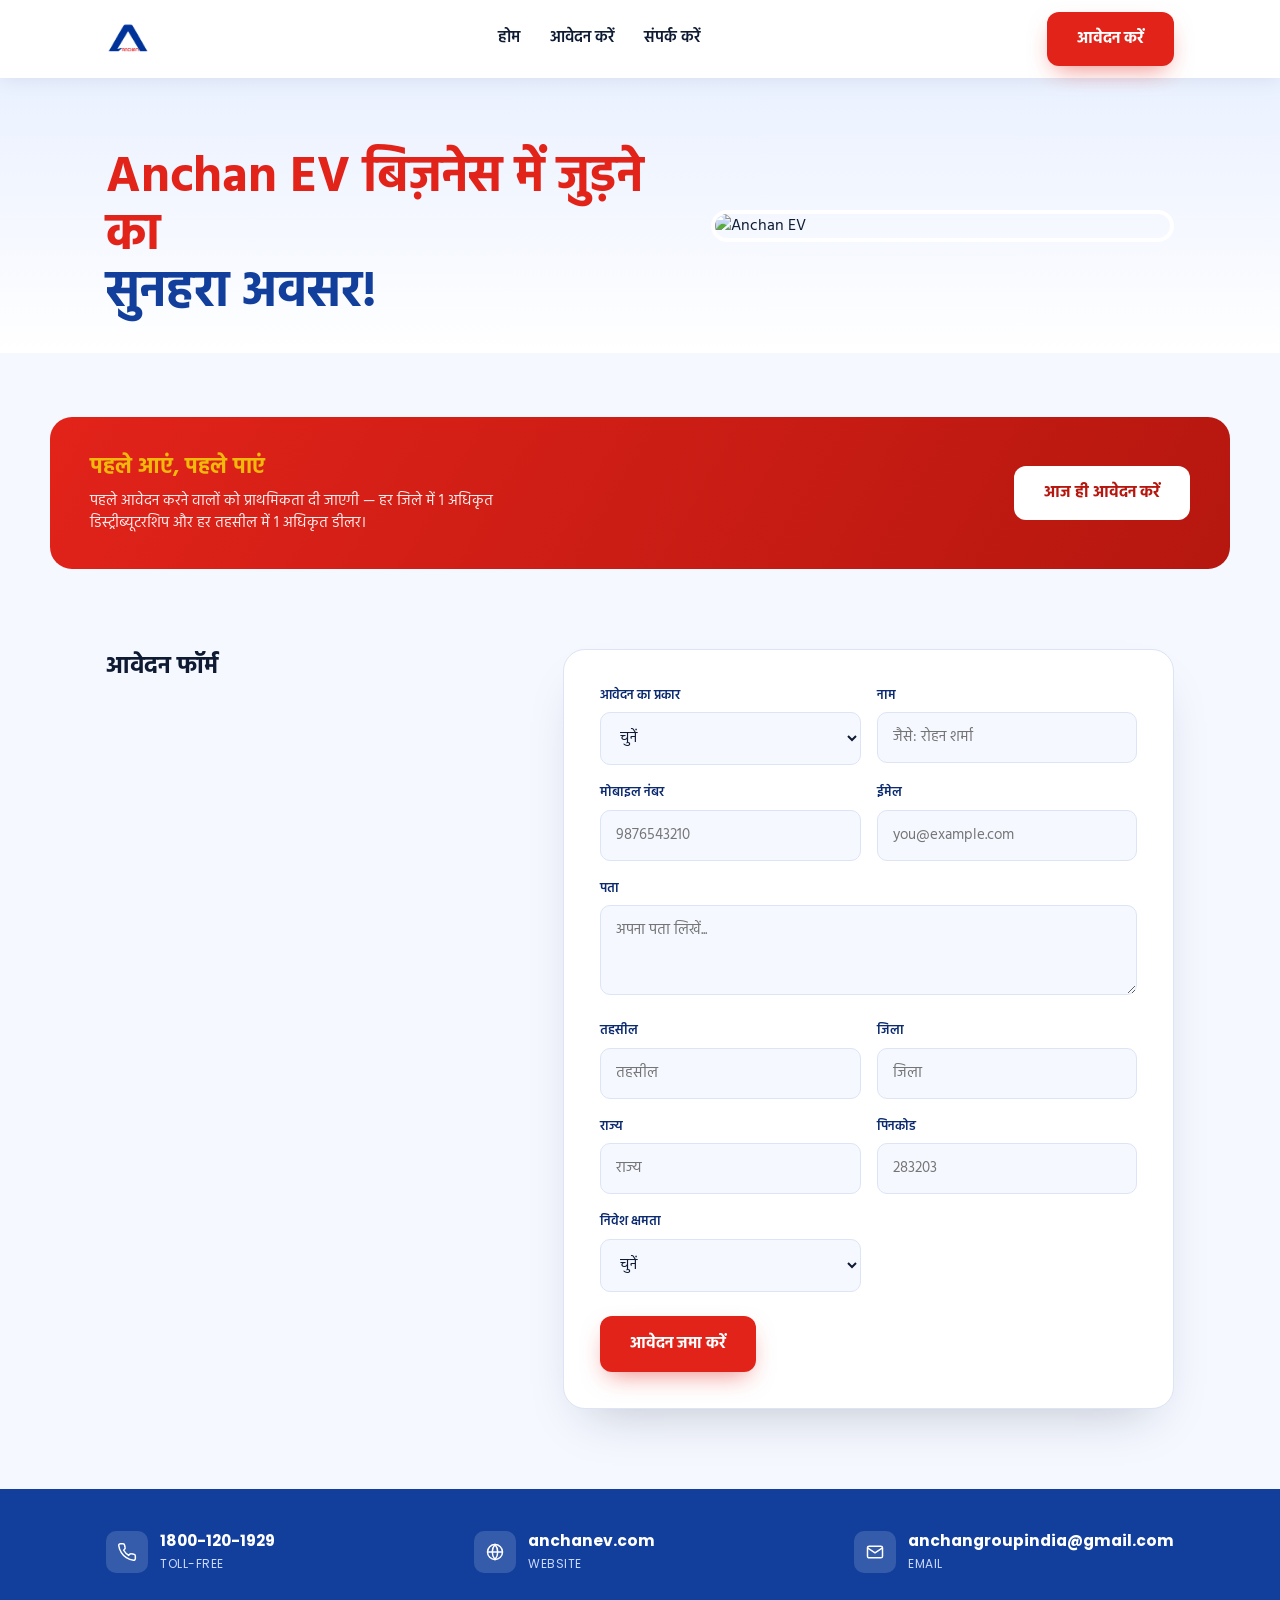
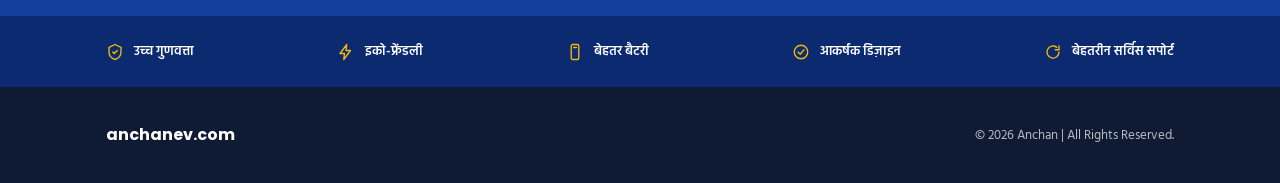
==== index.html @ 6f7e24f6 "Update index.html" ====
<!DOCTYPE html>
<html lang="hi">
<head>
<meta charset="UTF-8">
<meta name="viewport" content="width=device-width, initial-scale=1.0">
<title>Anchan EV Scooter — डीलरशिप के लिए आवेदन करें</title>
<link rel="preconnect" href="https://fonts.googleapis.com">
<link rel="preconnect" href="https://fonts.gstatic.com" crossorigin>
<link href="https://fonts.googleapis.com/css2?family=Poppins:wght@500;600;700;800;900&family=Hind:wght@400;500;600;700&display=swap" rel="stylesheet">
<link rel="stylesheet" href="style.css">
</head>
<body>

<!-- ============ NAVBAR ============ -->
<header class="nav">
  <div class="wrap">
    <a href="#home" class="logo">
      <img src="AP BROTHER (2).png"alt="Anchan EV Scooter Logo" class="logo-mark"logo-text">

       
    </a>
    <nav class="nav-links" id="navLinks">
      <a href="#home">होम</a>
      
      <a href="#apply">आवेदन करें</a>
      <a href="#contact">संपर्क करें</a>
    </nav>
    <div class="nav-cta">
      
      <a href="#apply" class="btn btn-red">आवेदन करें</a>
      <button class="burger" id="burgerBtn" aria-label="Toggle menu"><span></span><span></span><span></span></button>
    </div>
  </div>
</header>

<!-- ============ HERO ============ -->
<section class="hero" id="home">

  <div class="wrap">

    <div class="hero-copy">

      <h1>
        Anchan EV बिज़नेस में जुड़ने का
        <span class="line2">सुनहरा अवसर!</span>
      </h1>

    </div>


    <div class="hero-visual">
      <div class="hero-img-card">
        <img src="scooty.png" alt="Anchan EV">
      </div>
    </div>

  </div>

</section>



  <div class="limited">
    <div>
      <h3>पहले आएं, पहले पाएं</h3>
      <p>पहले आवेदन करने वालों को प्राथमिकता दी जाएगी — हर जिले में 1 अधिकृत डिस्ट्रीब्यूटरशिप और हर तहसील में 1 अधिकृत डीलर।</p>
    </div>
    <a href="#apply" class="btn" style="background:#fff; color:var(--red-dark);">आज ही आवेदन करें</a>
  </div>
</section>

<!-- ============ APPLY FORM ============ -->
<section class="apply" id="apply">
  <div class="wrap">

    <h2 class="form-title">आवेदन फॉर्म</h2>

    <form class="dealer-form" id="dealerForm">

      <div class="form-row">

        <div class="field">
          <label for="fbusiness">आवेदन का प्रकार</label>
          <select id="fbusiness" name="businessType" required>
            <option value="">चुनें</option>
            <option value="Dealer">डीलर (Dealer)</option>
            <option value="Distributor">डिस्ट्रीब्यूटर (Distributor)</option>
          </select>
        </div>

        <div class="field">
          <label for="fname"> नाम</label>
          <input type="text" id="fname" name="fullName" required placeholder="जैसे: रोहन शर्मा">
        </div>

      </div>


      <div class="form-row">

        <div class="field">
          <label for="fphone">मोबाइल नंबर</label>
          <input type="tel" id="fphone" name="phone" required placeholder="9876543210">
        </div>

        <div class="field">
          <label for="femail">ईमेल</label>
          <input type="email" id="femail" name="email" required placeholder="you@example.com">
        </div>

      </div>


      <div class="field full">
        <label for="faddress">पता</label>
        <textarea id="faddress" name="address" required placeholder="अपना पता लिखें..."></textarea>
      </div>


      <div class="form-row">

        <div class="field">
          <label for="ftehsil">तहसील</label>
          <input type="text" id="ftehsil" name="tehsil" required placeholder="तहसील">
        </div>

        <div class="field">
          <label for="fdistrict">जिला</label>
          <input type="text" id="fdistrict" name="district" required placeholder="जिला">
        </div>

      </div>


      <div class="form-row">

        <div class="field">
          <label for="fstate">राज्य</label>
          <input type="text" id="fstate" name="state" required placeholder="राज्य">
        </div>

        <div class="field">
          <label for="fpincode">पिनकोड</label>
          <input type="number" id="fpincode" name="pincode" required placeholder="283203">
        </div>

      </div>


      <div class="form-row">

        <div class="field">
          <label for="finvest">निवेश क्षमता</label>
          <select id="finvest" name="investment" required>
            <option value="">चुनें</option>
            <option>₹6L – ₹10L</option>
            <option>₹10L – ₹20L</option>
            <option>₹20L – ₹30L</option>
            <option>₹30L+</option>
          </select>
        </div>

      </div>


      <div class="submit-row">
        <button type="submit" class="btn btn-red" id="submitBtn">
          आवेदन जमा करें
        </button>

        <span class="form-status" id="formStatus"></span>
      </div>


    </form>

  </div>
</section>



<!-- ============ CONTACT STRIP ============ -->
<section class="contact" id="contact">
  <div class="wrap">
    <div class="contact-item">
      <div class="ic"><svg width="20" height="20" viewBox="0 0 24 24" fill="none"><path d="M22 16.9v3a2 2 0 01-2.2 2 19.8 19.8 0 01-8.6-3.1 19.5 19.5 0 01-6-6A19.8 19.8 0 012.1 4.2 2 2 0 014.1 2h3a2 2 0 012 1.7c.1.9.3 1.8.6 2.7a2 2 0 01-.4 2.1L8 9.9a16 16 0 006 6l1.4-1.3a2 2 0 012.1-.4c.9.3 1.8.5 2.7.6a2 2 0 011.8 2z" stroke="#fff" stroke-width="1.8"/></svg></div>
      <div><b>1800-120-1929 </b><span>Toll-free</span></div>
    </div>
    <div class="contact-item">
      <div class="ic"><svg width="20" height="20" viewBox="0 0 24 24" fill="none"><circle cx="12" cy="12" r="9" stroke="#fff" stroke-width="1.8"/><path d="M3 12h18M12 3a14 14 0 010 18 14 14 0 010-18z" stroke="#fff" stroke-width="1.8"/></svg></div>
      <div><b>anchanev.com</b><span>Website</span></div>
    </div>
    <div class="contact-item">
      <div class="ic"><svg width="20" height="20" viewBox="0 0 24 24" fill="none"><rect x="3" y="5" width="18" height="14" rx="2" stroke="#fff" stroke-width="1.8"/><path d="M3 7l9 6 9-6" stroke="#fff" stroke-width="1.8"/></svg></div>
      <div><b>anchangroupindia@gmail.com</b><span>Email</span></div>
    </div>
  </div>
</section>




<!-- ============ TRUST BADGES ============ -->
<section class="badges">
  <div class="wrap">
    <div class="badge-item"><svg width="18" height="18" viewBox="0 0 24 24" fill="none"><path d="M12 2l8 4v6c0 5-3.5 8.5-8 10-4.5-1.5-8-5-8-10V6l8-4z" stroke="currentColor" stroke-width="1.8"/><path d="M9 12l2 2 4-4" stroke="currentColor" stroke-width="1.8" stroke-linecap="round"/></svg> उच्च गुणवत्ता</div>
    <div class="badge-item"><svg width="18" height="18" viewBox="0 0 24 24" fill="none"><path d="M13 2L4 14h6l-1 8 9-12h-6l1-8z" stroke="currentColor" stroke-width="1.8" stroke-linejoin="round"/></svg> इको-फ्रेंडली</div>
    <div class="badge-item"><svg width="18" height="18" viewBox="0 0 24 24" fill="none"><rect x="7" y="2" width="10" height="20" rx="2" stroke="currentColor" stroke-width="1.8"/><path d="M10 6h4" stroke="currentColor" stroke-width="1.8" stroke-linecap="round"/></svg> बेहतर बैटरी</div>
    <div class="badge-item"><svg width="18" height="18" viewBox="0 0 24 24" fill="none"><circle cx="12" cy="12" r="9" stroke="currentColor" stroke-width="1.8"/><path d="M8 12l3 3 5-6" stroke="currentColor" stroke-width="1.8" stroke-linecap="round" stroke-linejoin="round"/></svg> आकर्षक डिज़ाइन</div>
    <div class="badge-item"><svg width="18" height="18" viewBox="0 0 24 24" fill="none"><path d="M20 12a8 8 0 11-3-6.2" stroke="currentColor" stroke-width="1.8" stroke-linecap="round"/><path d="M20 4v5h-5" stroke="currentColor" stroke-width="1.8" stroke-linecap="round" stroke-linejoin="round"/></svg> बेहतरीन सर्विस सपोर्ट</div>
  </div>
</section>

<!-- ============ FOOTER ============ -->
<footer>
  <div class="wrap">
    <div class="foot-logo">
      anchanev.com
    </div>
    <div class="foot-right">© <span id="year"></span> Anchan | All Rights Reserved.</div>
  </div>
</footer>

<script src="script.js"></script>

</body>
</html>
---- style.css ----
:root{
    --blue:#123E9C;
    --blue-dark:#0B2A70;
    --red:#E2231A;
    --red-dark:#B5170F;
    --green:#1E9E4A;
    --green-dark:#127636;
    --gold:#F0B90B;
    --paper:#F5F8FF;
    --ink:#0E1B33;
    --line:#DCE4F5;
    --font-en:'Poppins', sans-serif;
    --font-hi:'Hind', sans-serif;
  }
  *{box-sizing:border-box; margin:0; padding:0;}
  html{scroll-behavior:smooth;}
  body{
    font-family:var(--font-hi);
    color:var(--ink);
    background:var(--paper);
    line-height:1.5;
    overflow-x:hidden;
  }
  img,svg{display:block; max-width:100%;}
  a{color:inherit; text-decoration:none;}
  ul{list-style:none;}
  button{font-family:inherit; cursor:pointer; border:none;}
  input,select,textarea{font-family:inherit;}
  .en{font-family:var(--font-en);}
  .wrap{max-width:1180px; margin:0 auto; padding:0 clamp(18px,5vw,56px);}

  .btn{
    display:inline-flex; align-items:center; gap:10px;
    padding:15px 30px; border-radius:12px; font-weight:700; font-size:16px;
    transition:transform .2s ease, box-shadow .2s ease, background .2s ease;
    white-space:nowrap; font-family:var(--font-hi);
  }
  .btn-red{background:var(--red); color:#fff; box-shadow:0 10px 24px -8px rgba(226,35,26,0.55);}
  .btn-red:hover{background:var(--red-dark); transform:translateY(-2px);}
  .btn-blue{background:var(--blue); color:#fff; box-shadow:0 10px 24px -8px rgba(18,62,156,0.5);}
  .btn-blue:hover{background:var(--blue-dark); transform:translateY(-2px);}
  .btn-outline{background:#fff; color:var(--blue); border:2px solid var(--blue);}
  .btn-outline:hover{background:var(--blue); color:#fff; transform:translateY(-2px);}
  .btn:focus-visible{outline:3px solid var(--gold); outline-offset:2px;}

  /* ================= NAVBAR ================= */
  header.nav{
    position:sticky; top:0; z-index:100; background:#fff;
    box-shadow:0 2px 18px rgba(14,27,51,0.08);
  }
  header.nav .wrap{display:flex; align-items:center; justify-content:space-between; padding:12px clamp(18px,5vw,56px);}
  .logo{display:flex; align-items:center; gap:10px;}
  .logo-mark{height:44px; width:auto;}
  .logo-text .en{font-size:22px; font-weight:800; color:var(--red); letter-spacing:0.5px; line-height:1;}
  .logo-text .sub{font-size:11px; font-weight:700; color:var(--blue); letter-spacing:2px; margin-top:2px;}
  .nav-links{display:flex; align-items:center; gap:30px;}
  .nav-links a{font-size:15.5px; font-weight:600; color:var(--ink);}
  .nav-links a:hover{color:var(--red);}
  .nav-cta{display:flex; align-items:center; gap:14px;}
  .nav-phone{display:flex; align-items:center; gap:8px; font-weight:700; color:var(--blue); font-size:15px;}
  .burger{display:none; flex-direction:column; gap:5px; background:none; padding:6px;}
  .burger span{width:24px; height:2.5px; background:var(--blue); border-radius:2px;}

  /* ================= HERO ================= */
  .hero{
    background:linear-gradient(180deg, #EAF1FF 0%, #F5F8FF 55%, #FFFFFF 100%);
    padding:52px 0 30px;
    position:relative;
    overflow:hidden;
  }
  .hero .wrap{display:grid; grid-template-columns:1.1fr 0.9fr; gap:40px; align-items:center;}
  .badge-shield{
    display:inline-flex; align-items:center; gap:12px;
    background:linear-gradient(135deg,#123E9C,#0B2A70);
    border:2px solid var(--gold); border-radius:14px;
    padding:10px 18px; color:#fff; font-weight:700; font-size:14px;
  }
  .badge-shield b{color:var(--gold); font-size:20px;}
  .hero h1{
    font-size:clamp(30px,4.6vw,50px); font-weight:800; line-height:1.15; margin-top:20px; color:var(--red);
  }
  .hero h1 .line2{display:block; color:var(--blue);}
  .green-banner{
    margin-top:22px; background:var(--green); color:#fff; font-weight:600;
    padding:14px 18px; border-radius:12px; font-size:15.5px; max-width:480px;
  }
  .hero-actions{margin-top:26px; display:flex; gap:16px; flex-wrap:wrap;}
  .trust-strip{margin-top:30px; display:flex; gap:22px; flex-wrap:wrap;}
  .trust-strip .t-item{display:flex; align-items:center; gap:8px; font-size:13.5px; font-weight:600; color:var(--blue-dark);}
  .trust-strip .t-item svg{color:var(--green); flex-shrink:0;}

  .hero-visual{position:relative;}
  .hero-img-card{
    border-radius:22px; overflow:hidden; box-shadow:0 30px 60px -20px rgba(11,42,112,0.35);
    border:4px solid #fff;
  }
  .hero-img-card img{width:100%; height:100%; object-fit:cover; display:block;}
  .float-tag{
    position:absolute; background:#fff; border-radius:14px; padding:12px 16px;
    box-shadow:0 14px 30px -10px rgba(14,27,51,0.25); display:flex; align-items:center; gap:10px;
  }
  .float-tag.top{top:-14px; left:-18px;}
  .float-tag.bottom{bottom:-16px; right:-14px;}
  .float-tag .ic{width:36px; height:36px; border-radius:9px; display:flex; align-items:center; justify-content:center; flex-shrink:0;}
  .float-tag .ic.blue{background:#E7EEFF; color:var(--blue);}
  .float-tag .ic.green{background:#E5F8EB; color:var(--green);}
  .float-tag b{display:block; font-size:14px; color:var(--ink);}
  .float-tag span{font-size:11.5px; color:#6B7690;}

  /* ================= BENEFITS ================= */
  .benefits{padding:70px 0 20px; background:#fff;}
  .section-head{text-align:center; max-width:640px; margin:0 auto;}
  .section-head .eyebrow{
    display:inline-block; font-weight:700; font-size:13px; color:var(--red);
    background:#FDE9E8; padding:6px 16px; border-radius:999px; letter-spacing:0.4px;
  }
  .section-head h2{font-size:clamp(24px,3.6vw,34px); font-weight:800; color:var(--blue-dark); margin-top:16px;}
  .benefit-grid{
    margin-top:44px; display:grid; grid-template-columns:repeat(3,1fr); gap:22px;
  }
  .benefit-card{
    background:var(--paper); border:1px solid var(--line); border-radius:18px; padding:26px;
    display:flex; gap:16px; transition:transform .25s ease, box-shadow .25s ease;
  }
  .benefit-card:hover{transform:translateY(-6px); box-shadow:0 20px 40px -18px rgba(14,27,51,0.2);}
  .benefit-ic{
    width:50px; height:50px; border-radius:50%; flex-shrink:0;
    display:flex; align-items:center; justify-content:center; color:#fff;
  }
  .benefit-card h3{font-size:17px; font-weight:700; color:var(--ink); margin-bottom:6px;}
  .benefit-card p{font-size:14px; color:#5B6785;}

  /* ================= LIMITED OPPORTUNITY BANNER ================= */
  .limited{
    margin:64px auto 0; max-width:1180px;
    background:linear-gradient(120deg, var(--red), var(--red-dark));
    border-radius:22px; padding:34px 40px; display:flex; align-items:center; justify-content:space-between; gap:24px;
    color:#fff; flex-wrap:wrap;
  }
  .limited h3{font-size:22px; font-weight:800; color:var(--gold);}
  .limited p{margin-top:6px; font-size:15px; color:#FDEBEA; max-width:480px;}

  /* ================= APPLY FORM ================= */
  .apply{padding:80px 0; background:var(--paper);}
  .apply .wrap{display:grid; grid-template-columns:0.8fr 1.2fr; gap:50px; align-items:flex-start;}
  .apply-info h2{font-size:clamp(24px,3.6vw,32px); font-weight:800; color:var(--blue-dark);}
  .apply-info p{margin-top:14px; color:#5B6785; max-width:380px; font-size:15px;}
  .apply-steps{margin-top:30px; display:flex; flex-direction:column; gap:16px;}
  .apply-step{display:flex; align-items:center; gap:14px;}
  .apply-step .num{
    width:34px; height:34px; border-radius:50%; background:var(--blue); color:#fff;
    font-weight:700; font-size:14px; display:flex; align-items:center; justify-content:center; flex-shrink:0;
  }
  .apply-step span{font-size:14.5px; color:var(--ink); font-weight:500;}

  form.dealer-form{
    background:#fff; border-radius:22px; padding:36px; border:1px solid var(--line);
    box-shadow:0 24px 50px -24px rgba(14,27,51,0.25);
  }
  .form-row{display:grid; grid-template-columns:1fr 1fr; gap:16px;}
  .field{margin-bottom:18px;}
  .field.full{grid-column:1/-1;}
  .field label{display:block; font-size:13px; font-weight:600; color:var(--blue-dark); margin-bottom:7px;}
  .field input, .field select, .field textarea{
    width:100%; padding:13px 15px; border-radius:10px; border:1.5px solid var(--line);
    background:var(--paper); font-size:14.5px; color:var(--ink); transition:border-color .2s ease;
  }
  .field input:focus, .field select:focus, .field textarea:focus{outline:none; border-color:var(--blue);}
  .field textarea{resize:vertical; min-height:90px;}
  .submit-row{display:flex; align-items:center; gap:16px; margin-top:6px; flex-wrap:wrap;}
  .form-status{font-size:13.5px; font-weight:600; color:var(--green);}
  .form-status.error{color:var(--red);}

  /* ================= CONTACT STRIP ================= */
  .contact{background:var(--blue); padding:40px 0; color:#fff;}
  .contact .wrap{display:flex; flex-wrap:wrap; gap:24px; align-items:center; justify-content:space-between;}
  .contact-item{display:flex; align-items:center; gap:12px;}
  .contact-item .ic{
    width:42px; height:42px; border-radius:10px; background:rgba(255,255,255,0.15);
    display:flex; align-items:center; justify-content:center; flex-shrink:0;
  }
  .contact-item b{display:block; font-size:15.5px; font-family:var(--font-en);}
  .contact-item span{font-size:12px; color:#C9D8FF; font-family:var(--font-en); letter-spacing:0.5px; text-transform:uppercase;}

  /* ================= TRUST BADGES ================= */
  .badges{background:var(--blue-dark); padding:26px 0;}
  .badges .wrap{display:flex; justify-content:space-between; flex-wrap:wrap; gap:20px;}
  .badge-item{display:flex; align-items:center; gap:10px; color:#fff; font-size:13px; font-weight:600;}
  .badge-item svg{color:var(--gold); flex-shrink:0;}

  /* ================= FOOTER ================= */
  footer{background:var(--ink); color:rgba(255,255,255,0.7); padding:36px 0;}
  footer .wrap{display:flex; justify-content:space-between; align-items:center; flex-wrap:wrap; gap:14px;}
  footer .foot-logo{display:flex; align-items:center; gap:10px; color:#fff; font-family:var(--font-en); font-weight:700; font-size:16px;}
  .foot-logo-mark{height:32px; width:auto;}
  footer .foot-right{font-size:13px;}

  /* ================= RESPONSIVE ================= */
  @media (max-width:960px){
    .hero .wrap{grid-template-columns:1fr;}
    .hero-visual{order:-1; max-width:420px; margin:0 auto 20px;}
    .benefit-grid{grid-template-columns:1fr 1fr;}
    .apply .wrap{grid-template-columns:1fr;}
    .badges .wrap{justify-content:flex-start;}
  }
  @media (max-width:720px){
    .nav-links{
      position:fixed; top:64px; right:0; height:calc(100vh - 64px); width:72%; max-width:300px;
      background:#fff; flex-direction:column; align-items:flex-start; padding:30px; gap:22px;
      transform:translateX(100%); transition:transform .3s ease; box-shadow:-10px 0 30px rgba(0,0,0,0.1); z-index:99;
    }
    .nav-links.open{transform:translateX(0);}
    .nav-phone{display:none;}
    .burger{display:flex;}
    .benefit-grid{grid-template-columns:1fr;}
    .form-row{grid-template-columns:1fr;}
    .limited{flex-direction:column; align-items:flex-start; text-align:left;}
    .contact .wrap{flex-direction:column; align-items:flex-start;}
    footer .wrap{flex-direction:column; text-align:center;}
  }
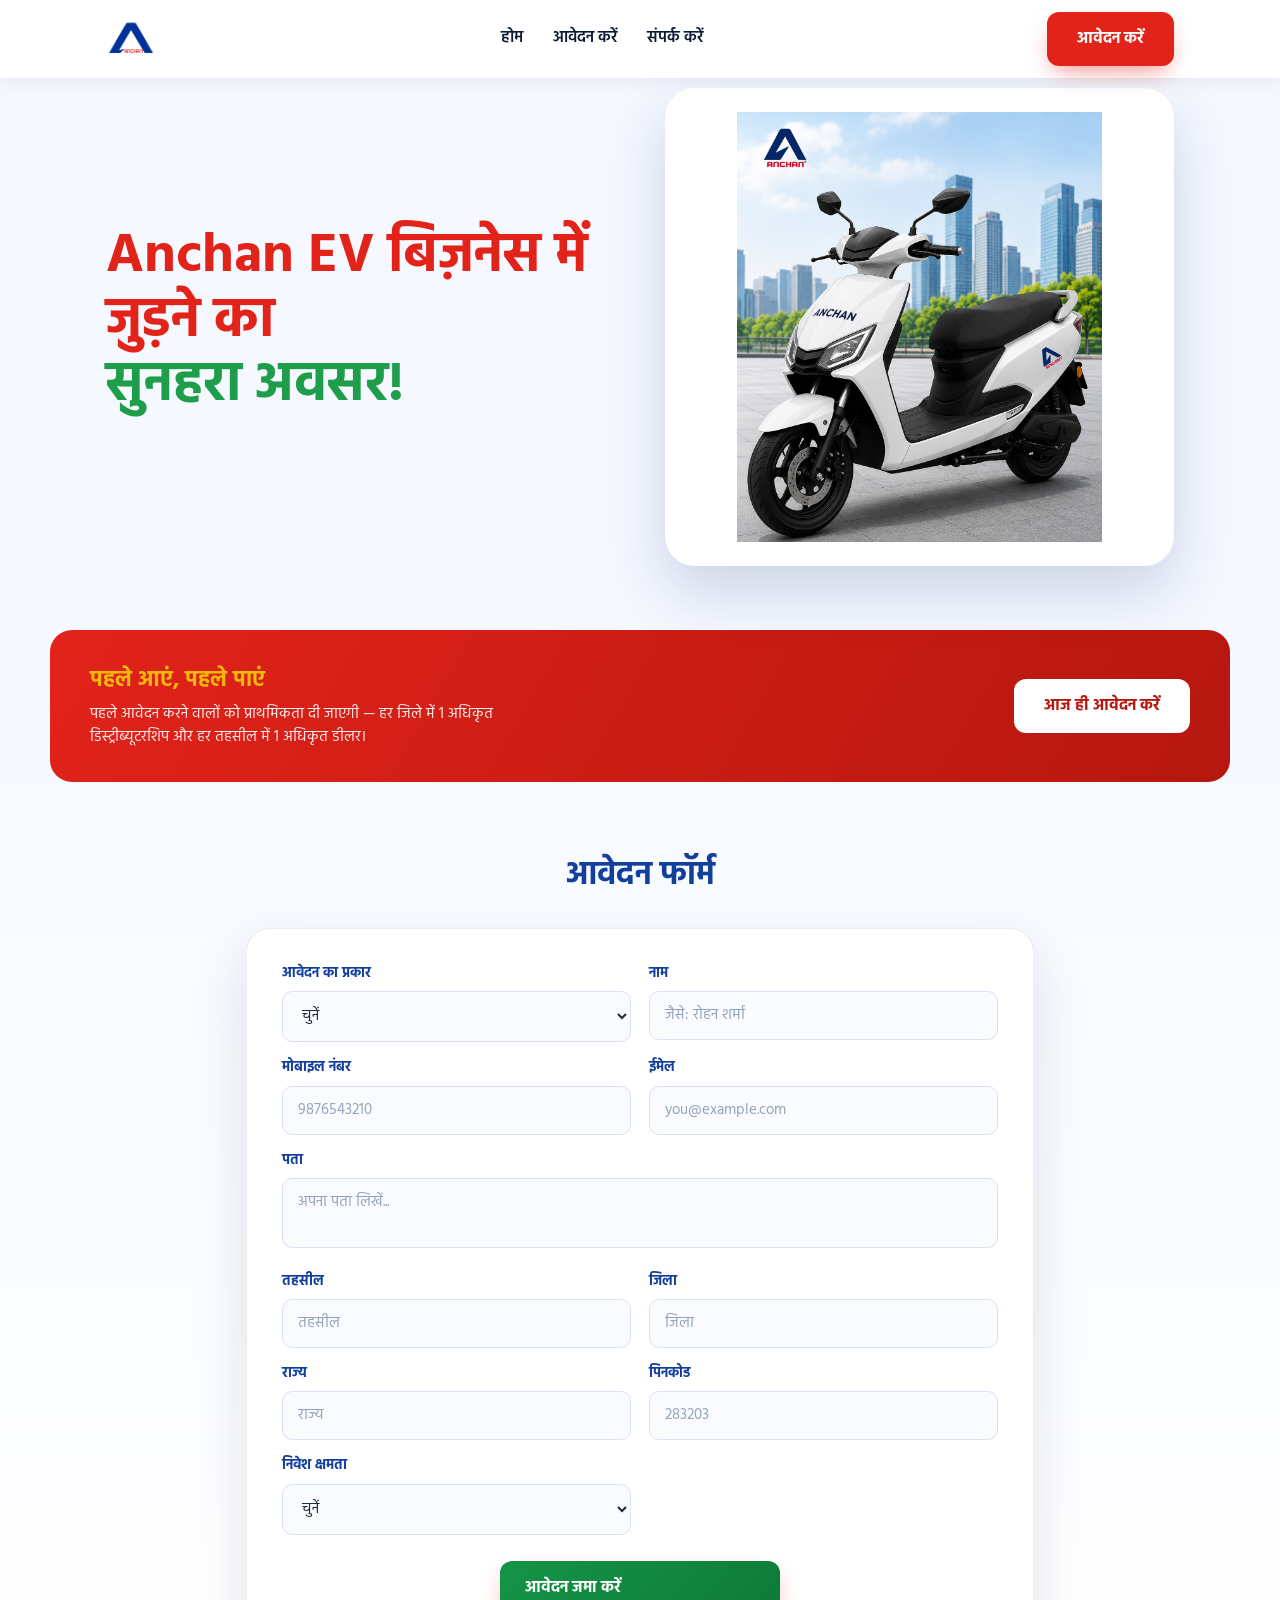
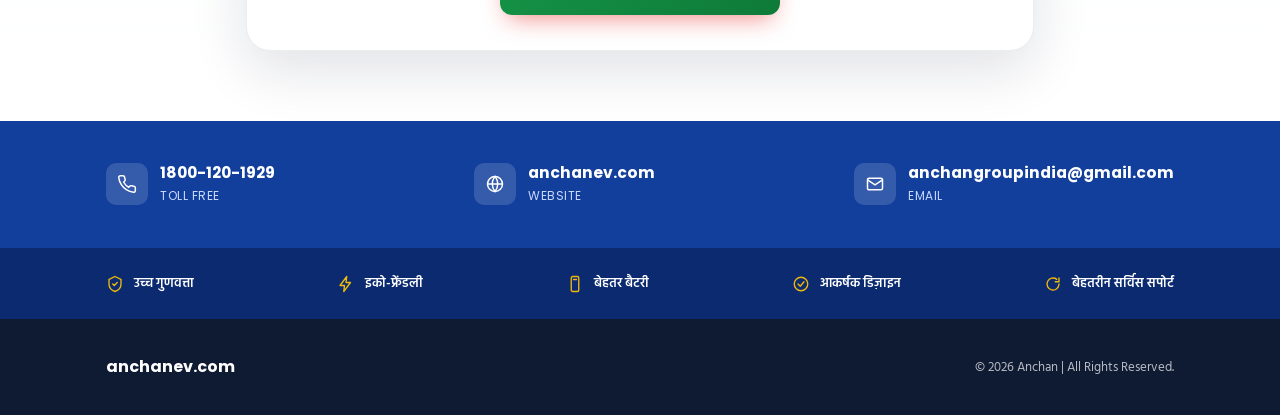
==== commit c0fdd699: "Update index.html" ====
--- a/index.html
+++ b/index.html
@@ -184,7 +184,7 @@
   <div class="wrap">
     <div class="contact-item">
       <div class="ic"><svg width="20" height="20" viewBox="0 0 24 24" fill="none"><path d="M22 16.9v3a2 2 0 01-2.2 2 19.8 19.8 0 01-8.6-3.1 19.5 19.5 0 01-6-6A19.8 19.8 0 012.1 4.2 2 2 0 014.1 2h3a2 2 0 012 1.7c.1.9.3 1.8.6 2.7a2 2 0 01-.4 2.1L8 9.9a16 16 0 006 6l1.4-1.3a2 2 0 012.1-.4c.9.3 1.8.5 2.7.6a2 2 0 011.8 2z" stroke="#fff" stroke-width="1.8"/></svg></div>
-      <div><b>1800-120-1929 </b><span>Toll-free</span></div>
+      <div><b>1800-120-1929 </b><span>Toll free</span></div>
     </div>
     <div class="contact-item">
       <div class="ic"><svg width="20" height="20" viewBox="0 0 24 24" fill="none"><circle cx="12" cy="12" r="9" stroke="#fff" stroke-width="1.8"/><path d="M3 12h18M12 3a14 14 0 010 18 14 14 0 010-18z" stroke="#fff" stroke-width="1.8"/></svg></div>
--- a/style.css
+++ b/style.css
@@ -50,7 +50,10 @@
   }
   header.nav .wrap{display:flex; align-items:center; justify-content:space-between; padding:12px clamp(18px,5vw,56px);}
   .logo{display:flex; align-items:center; gap:10px;}
-  .logo-mark{height:44px; width:auto;}
+  .logo-mark{
+    width:50px;
+    height:50px;
+    object-fit:contain;}
   .logo-text .en{font-size:22px; font-weight:800; color:var(--red); letter-spacing:0.5px; line-height:1;}
   .logo-text .sub{font-size:11px; font-weight:700; color:var(--blue); letter-spacing:2px; margin-top:2px;}
   .nav-links{display:flex; align-items:center; gap:30px;}
@@ -62,51 +65,97 @@
   .burger span{width:24px; height:2.5px; background:var(--blue); border-radius:2px;}
 
   /* ================= HERO ================= */
-  .hero{
-    background:linear-gradient(180deg, #EAF1FF 0%, #F5F8FF 55%, #FFFFFF 100%);
-    padding:52px 0 30px;
+  ..hero{
+    background:linear-gradient(135deg,#F3FFF7 0%,#F5F8FF 60%,#FFFFFF 100%);
+    padding:70px 0 50px;
     position:relative;
     overflow:hidden;
-  }
-  .hero .wrap{display:grid; grid-template-columns:1.1fr 0.9fr; gap:40px; align-items:center;}
-  .badge-shield{
-    display:inline-flex; align-items:center; gap:12px;
-    background:linear-gradient(135deg,#123E9C,#0B2A70);
-    border:2px solid var(--gold); border-radius:14px;
-    padding:10px 18px; color:#fff; font-weight:700; font-size:14px;
-  }
-  .badge-shield b{color:var(--gold); font-size:20px;}
-  .hero h1{
-    font-size:clamp(30px,4.6vw,50px); font-weight:800; line-height:1.15; margin-top:20px; color:var(--red);
-  }
-  .hero h1 .line2{display:block; color:var(--blue);}
-  .green-banner{
-    margin-top:22px; background:var(--green); color:#fff; font-weight:600;
-    padding:14px 18px; border-radius:12px; font-size:15.5px; max-width:480px;
-  }
-  .hero-actions{margin-top:26px; display:flex; gap:16px; flex-wrap:wrap;}
-  .trust-strip{margin-top:30px; display:flex; gap:22px; flex-wrap:wrap;}
-  .trust-strip .t-item{display:flex; align-items:center; gap:8px; font-size:13.5px; font-weight:600; color:var(--blue-dark);}
-  .trust-strip .t-item svg{color:var(--green); flex-shrink:0;}
-
-  .hero-visual{position:relative;}
-  .hero-img-card{
-    border-radius:22px; overflow:hidden; box-shadow:0 30px 60px -20px rgba(11,42,112,0.35);
+}
+
+
+.hero .wrap{
+    display:grid;
+    grid-template-columns:1fr 1fr;
+    gap:50px;
+    align-items:center;
+}
+
+
+/* Heading */
+.hero h1{
+    font-size:clamp(34px,4.8vw,55px);
+    font-weight:800;
+    line-height:1.18;
+    margin:0;
+    color:var(--red);
+}
+
+
+.hero h1 .line2{
+    display:block;
+    color:var(--green);
+}
+
+
+/* Image Section */
+.hero-visual{
+    position:relative;
+}
+
+
+.hero-img-card{
+    margin-top: 10px;
+    border-radius:30px;
+    overflow:hidden;
+    background:#fff;
+    padding:20px;
+    box-shadow:0 25px 60px rgba(11,42,112,0.18);
     border:4px solid #fff;
-  }
-  .hero-img-card img{width:100%; height:100%; object-fit:cover; display:block;}
-  .float-tag{
-    position:absolute; background:#fff; border-radius:14px; padding:12px 16px;
-    box-shadow:0 14px 30px -10px rgba(14,27,51,0.25); display:flex; align-items:center; gap:10px;
-  }
-  .float-tag.top{top:-14px; left:-18px;}
-  .float-tag.bottom{bottom:-16px; right:-14px;}
-  .float-tag .ic{width:36px; height:36px; border-radius:9px; display:flex; align-items:center; justify-content:center; flex-shrink:0;}
-  .float-tag .ic.blue{background:#E7EEFF; color:var(--blue);}
-  .float-tag .ic.green{background:#E5F8EB; color:var(--green);}
-  .float-tag b{display:block; font-size:14px; color:var(--ink);}
-  .float-tag span{font-size:11.5px; color:#6B7690;}
-
+}
+
+
+.hero-img-card img{
+    width:100%;
+    height:430px;
+    object-fit:contain;
+    display:block;
+}
+
+
+/* Remove old elements */
+.badge-shield,
+.green-banner,
+.hero-actions,
+.trust-strip,
+.float-tag{
+    display:none;
+}
+
+
+/* Mobile */
+@media(max-width:768px){
+
+.hero{
+    padding:40px 0;
+}
+
+.hero .wrap{
+    grid-template-columns:1fr;
+    text-align:center;
+    gap:30px;
+}
+
+
+.hero h1{
+    font-size:36px;
+}
+
+
+.hero-img-card img{
+    height:300px;
+}
+
+}
   /* ================= BENEFITS ================= */
   .benefits{padding:70px 0 20px; background:#fff;}
   .section-head{text-align:center; max-width:640px; margin:0 auto;}
@@ -141,35 +190,309 @@
   .limited p{margin-top:6px; font-size:15px; color:#FDEBEA; max-width:480px;}
 
   /* ================= APPLY FORM ================= */
-  .apply{padding:80px 0; background:var(--paper);}
-  .apply .wrap{display:grid; grid-template-columns:0.8fr 1.2fr; gap:50px; align-items:flex-start;}
-  .apply-info h2{font-size:clamp(24px,3.6vw,32px); font-weight:800; color:var(--blue-dark);}
-  .apply-info p{margin-top:14px; color:#5B6785; max-width:380px; font-size:15px;}
-  .apply-steps{margin-top:30px; display:flex; flex-direction:column; gap:16px;}
-  .apply-step{display:flex; align-items:center; gap:14px;}
-  .apply-step .num{
-    width:34px; height:34px; border-radius:50%; background:var(--blue); color:#fff;
-    font-weight:700; font-size:14px; display:flex; align-items:center; justify-content:center; flex-shrink:0;
-  }
-  .apply-step span{font-size:14.5px; color:var(--ink); font-weight:500;}
-
-  form.dealer-form{
-    background:#fff; border-radius:22px; padding:36px; border:1px solid var(--line);
-    box-shadow:0 24px 50px -24px rgba(14,27,51,0.25);
-  }
-  .form-row{display:grid; grid-template-columns:1fr 1fr; gap:16px;}
-  .field{margin-bottom:18px;}
-  .field.full{grid-column:1/-1;}
-  .field label{display:block; font-size:13px; font-weight:600; color:var(--blue-dark); margin-bottom:7px;}
-  .field input, .field select, .field textarea{
-    width:100%; padding:13px 15px; border-radius:10px; border:1.5px solid var(--line);
-    background:var(--paper); font-size:14.5px; color:var(--ink); transition:border-color .2s ease;
-  }
-  .field input:focus, .field select:focus, .field textarea:focus{outline:none; border-color:var(--blue);}
-  .field textarea{resize:vertical; min-height:90px;}
-  .submit-row{display:flex; align-items:center; gap:16px; margin-top:6px; flex-wrap:wrap;}
-  .form-status{font-size:13.5px; font-weight:600; color:var(--green);}
-  .form-status.error{color:var(--red);}
+  /* ============ APPLY FORM ============ */
+/* ============ APPLY FORM ============ */
+
+.apply{
+    padding:70px 0;
+    background:linear-gradient(180deg,#F7FAFF,#FFFFFF);
+}
+
+
+.apply .wrap{
+    max-width:900px;
+    margin:auto;
+    display:block;
+}
+
+
+/* FORM HEADING */
+
+.form-title{
+    text-align:center;
+    font-size:32px;
+    font-weight:800;
+    color:#123E9C;
+    margin-bottom:28px;
+}
+
+
+
+/* FORM CARD */
+
+form.dealer-form{
+
+    background:#ffffff;
+
+    border-radius:24px;
+
+    padding:35px;
+
+    border:1px solid rgba(14,27,51,0.08);
+
+    box-shadow:
+    0 20px 55px rgba(14,27,51,0.12);
+
+}
+
+
+
+/* FORM ROW */
+
+.form-row{
+
+    display:grid;
+
+    grid-template-columns:1fr 1fr;
+
+    gap:18px;
+
+}
+
+
+
+/* FIELD */
+
+.field{
+
+    margin-bottom:16px;
+
+}
+
+
+.field.full{
+
+    grid-column:1/-1;
+
+}
+
+
+
+.field label{
+
+    display:block;
+
+    font-size:13.5px;
+
+    font-weight:700;
+
+    color:#123E9C;
+
+    margin-bottom:7px;
+
+}
+
+
+
+/* INPUT BOX */
+
+.field input,
+.field select,
+.field textarea{
+
+    width:100%;
+
+    padding:12px 15px;
+
+    border-radius:10px;
+
+    border:1.5px solid #D9E2F2;
+
+    background:#F9FBFF;
+
+    font-size:14.5px;
+
+    color:#1E293B;
+
+    transition:.25s ease;
+
+}
+
+
+
+.field input::placeholder,
+.field textarea::placeholder{
+
+    color:#94A3B8;
+
+}
+
+
+
+/* FOCUS EFFECT */
+
+.field input:focus,
+.field select:focus,
+.field textarea:focus{
+
+    outline:none;
+
+    border-color:#159447;
+
+    background:#fff;
+
+    box-shadow:
+    0 0 0 3px rgba(21,148,71,0.12);
+
+}
+
+
+
+/* ADDRESS */
+
+.field textarea{
+
+    height:70px;
+
+    min-height:70px;
+
+    resize:none;
+
+}
+
+
+
+/* SUBMIT BUTTON */
+
+.submit-row{
+
+    margin-top:10px;
+
+    display:flex;
+
+    justify-content:center;
+
+}
+
+
+
+.submit-row .btn{
+
+    width:100%;
+
+    max-width:280px;
+
+    padding:14px 25px;
+
+    border:none;
+
+    border-radius:12px;
+
+    background:linear-gradient(
+        135deg,
+        #159447,
+        #0E7A38
+    );
+
+    color:white;
+
+    font-size:16px;
+
+    font-weight:700;
+
+    cursor:pointer;
+
+    transition:.3s;
+
+}
+
+
+
+.submit-row .btn:hover{
+
+    transform:translateY(-2px);
+
+    box-shadow:
+    0 10px 25px rgba(21,148,71,0.30);
+
+}
+
+
+
+/* STATUS */
+
+.form-status{
+
+    font-size:13px;
+
+    font-weight:600;
+
+    color:#159447;
+
+}
+
+
+
+/* MOBILE RESPONSIVE */
+
+@media(max-width:768px){
+
+
+.apply{
+
+    padding:45px 15px;
+
+}
+
+
+
+.form-title{
+
+    font-size:26px;
+
+    margin-bottom:20px;
+
+}
+
+
+
+form.dealer-form{
+
+    padding:22px;
+
+    border-radius:20px;
+
+}
+
+
+
+.form-row{
+
+    grid-template-columns:1fr;
+
+    gap:0;
+
+}
+
+
+
+.field{
+
+    margin-bottom:15px;
+
+}
+
+
+
+.field input,
+.field select,
+.field textarea{
+
+    padding:12px;
+
+    font-size:14px;
+
+}
+
+
+
+.submit-row .btn{
+
+    max-width:100%;
+
+}
+
+}
 
   /* ================= CONTACT STRIP ================= */
   .contact{background:var(--blue); padding:40px 0; color:#fff;}
@@ -217,4 +540,4 @@
     .limited{flex-direction:column; align-items:flex-start; text-align:left;}
     .contact .wrap{flex-direction:column; align-items:flex-start;}
     footer .wrap{flex-direction:column; text-align:center;}
-  }+  }
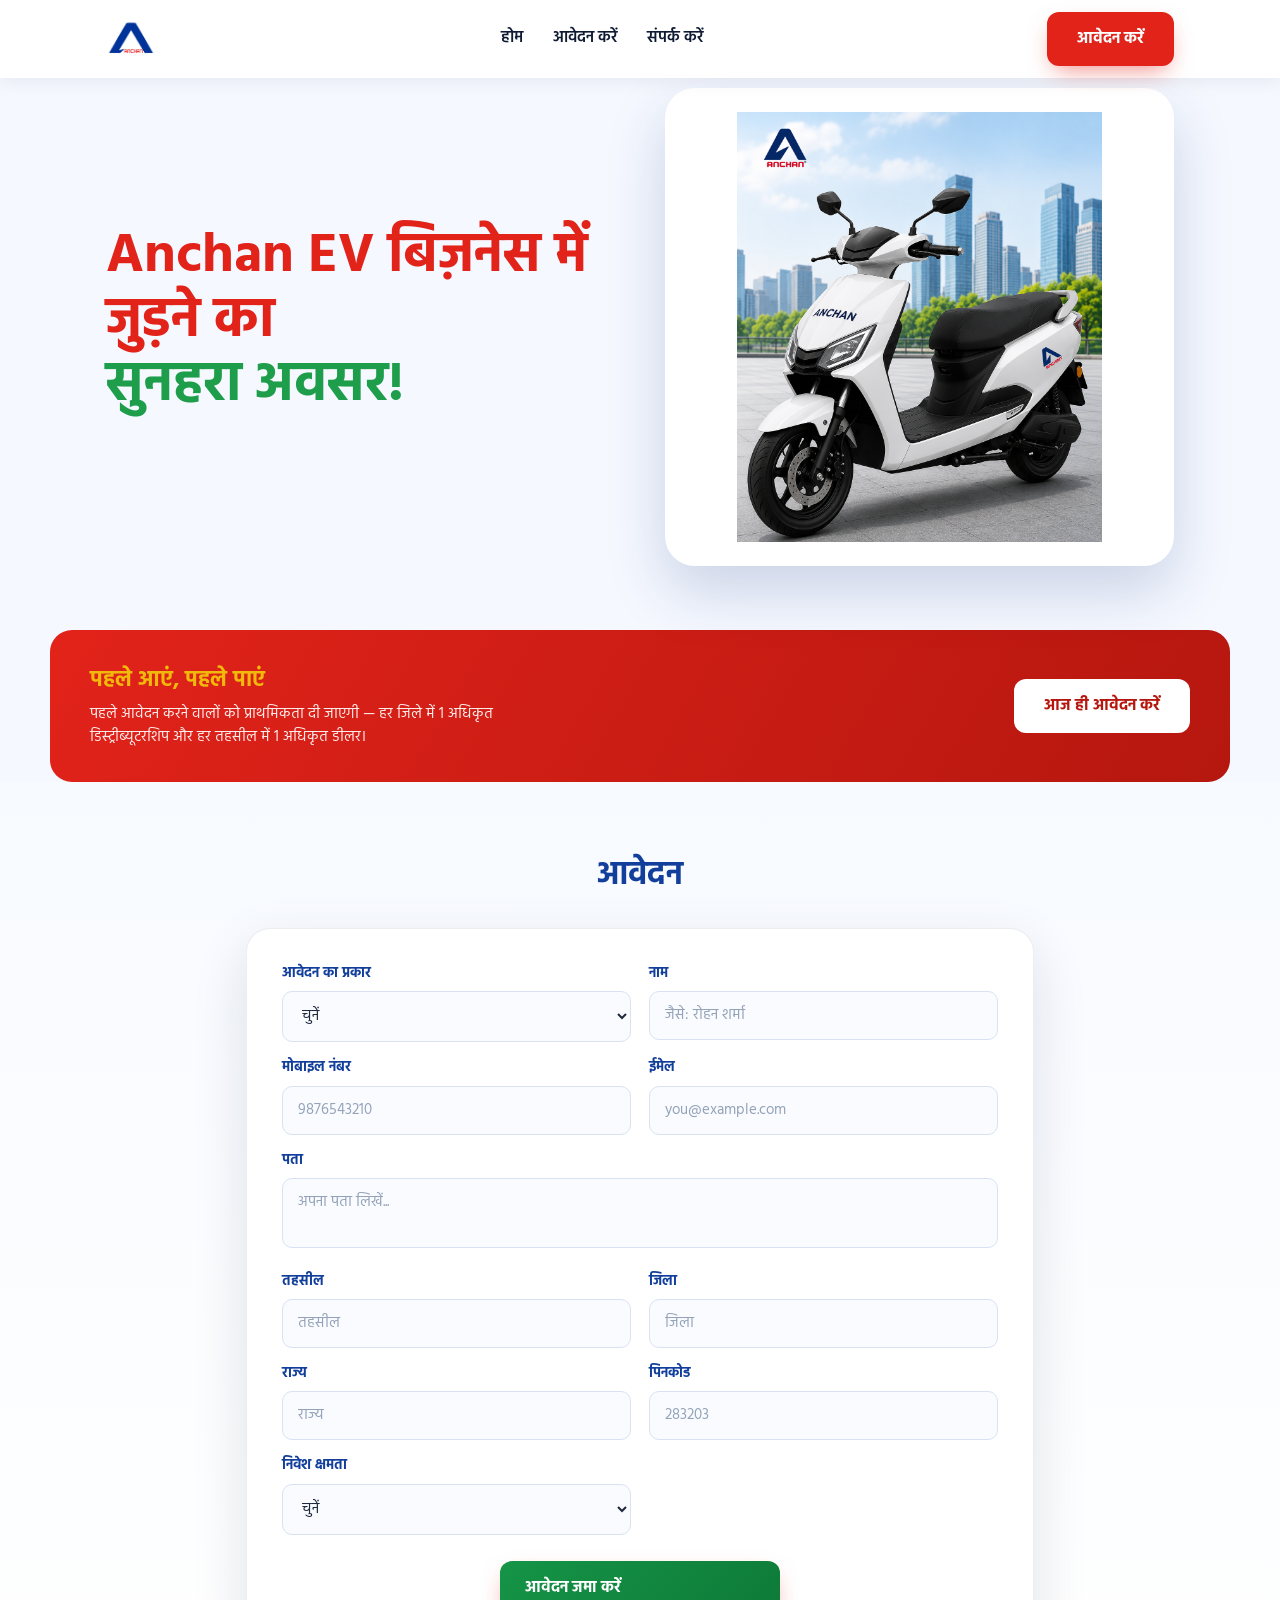
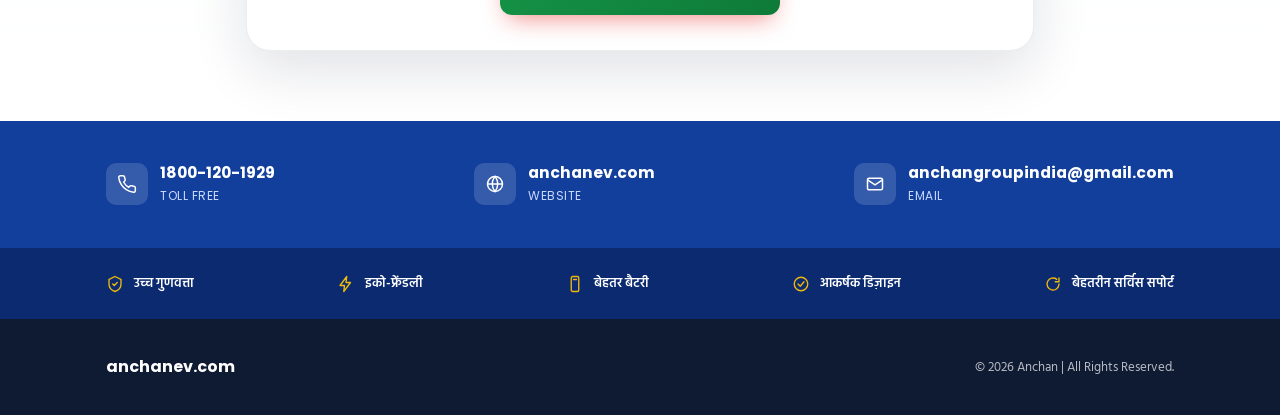
==== commit 22bd2074: "Update index.html" ====
--- a/index.html
+++ b/index.html
@@ -73,7 +73,7 @@
 <section class="apply" id="apply">
   <div class="wrap">
 
-    <h2 class="form-title">आवेदन फॉर्म</h2>
+    <h2 class="form-title">आवेदन </h2>
 
     <form class="dealer-form" id="dealerForm">
 
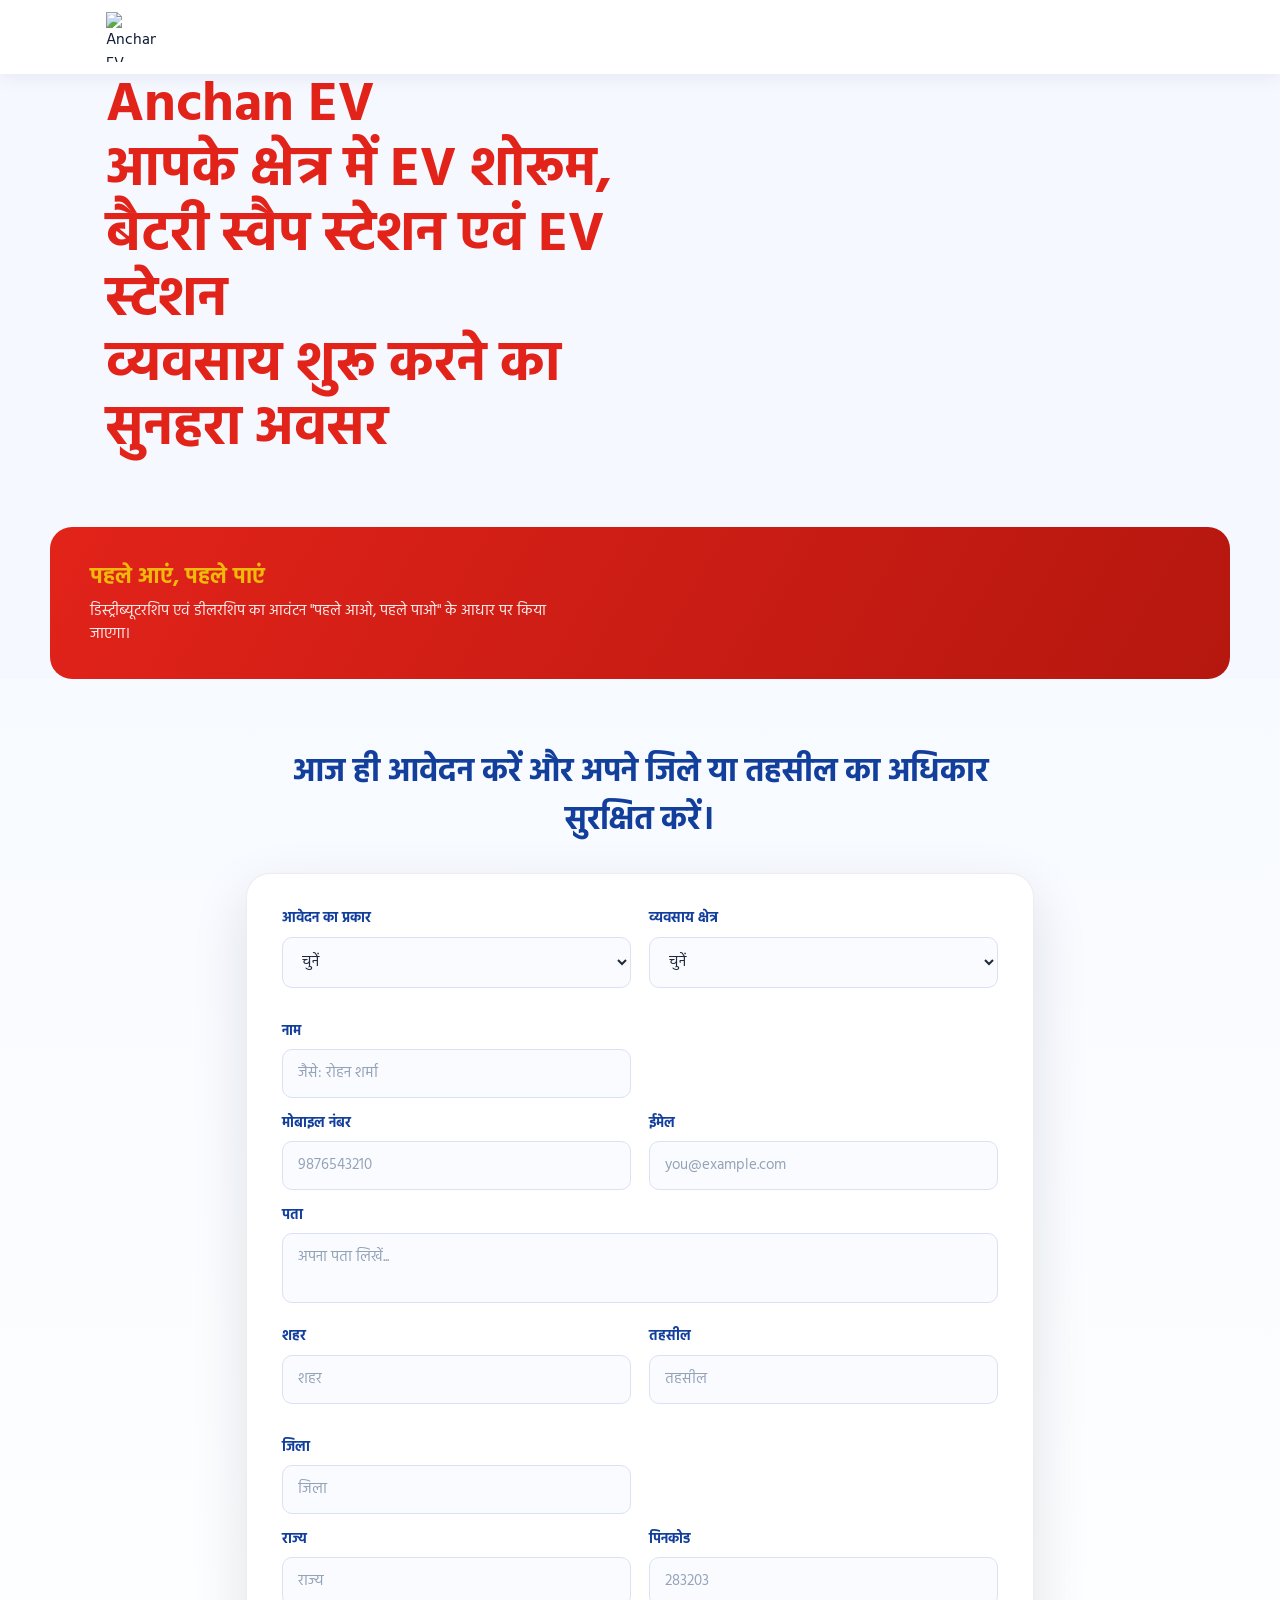
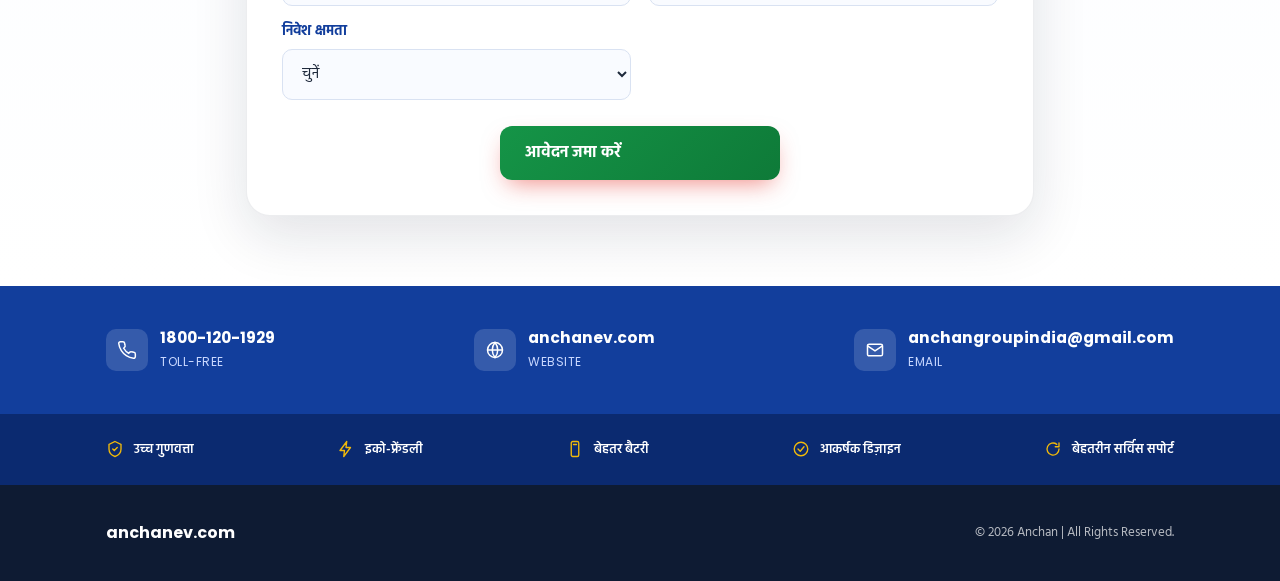
==== commit 3016d482: "Update index.html" ====
--- a/index.html
+++ b/index.html
@@ -14,58 +14,35 @@
 <!-- ============ NAVBAR ============ -->
 <header class="nav">
   <div class="wrap">
+
     <a href="#home" class="logo">
-      <img src="AP BROTHER (2).png"alt="Anchan EV Scooter Logo" class="logo-mark"logo-text">
-
-       
+      <img src="AP BROTHER (2).png" alt="Anchan EV Scooter Logo" class="logo-mark">
     </a>
-    <nav class="nav-links" id="navLinks">
-      <a href="#home">होम</a>
-      
-      <a href="#apply">आवेदन करें</a>
-      <a href="#contact">संपर्क करें</a>
-    </nav>
-    <div class="nav-cta">
-      
-      <a href="#apply" class="btn btn-red">आवेदन करें</a>
-      <button class="burger" id="burgerBtn" aria-label="Toggle menu"><span></span><span></span><span></span></button>
-    </div>
+
   </div>
 </header>
 
 <!-- ============ HERO ============ -->
 <section class="hero" id="home">
-
-  <div class="wrap">
-
-    <div class="hero-copy">
-
-      <h1>
-        Anchan EV बिज़नेस में जुड़ने का
-        <span class="line2">सुनहरा अवसर!</span>
-      </h1>
-
-    </div>
-
-
-    <div class="hero-visual">
-      <div class="hero-img-card">
-        <img src="scooty.png" alt="Anchan EV">
-      </div>
-    </div>
-
-  </div>
-
-</section>
-
-
-
+    <div class="wrap">
+        <div class="hero-copy">
+            <h1>
+                <span class="brand">Anchan EV</span><br>
+                आपके क्षेत्र में EV शोरूम, बैटरी स्वैप स्टेशन एवं EV स्टेशन<br>
+                व्यवसाय शुरू करने का सुनहरा अवसर
+            </h1>
+        </div>
+    </div>
+</section>
+
+
+<section>
   <div class="limited">
     <div>
       <h3>पहले आएं, पहले पाएं</h3>
-      <p>पहले आवेदन करने वालों को प्राथमिकता दी जाएगी — हर जिले में 1 अधिकृत डिस्ट्रीब्यूटरशिप और हर तहसील में 1 अधिकृत डीलर।</p>
-    </div>
-    <a href="#apply" class="btn" style="background:#fff; color:var(--red-dark);">आज ही आवेदन करें</a>
+      <p>डिस्ट्रीब्यूटरशिप एवं डीलरशिप का आवंटन "पहले आओ, पहले पाओ" के आधार पर किया जाएगा।</p>
+    </div>
+    
   </div>
 </section>
 
@@ -73,7 +50,7 @@
 <section class="apply" id="apply">
   <div class="wrap">
 
-    <h2 class="form-title">आवेदन </h2>
+    <h2 class="form-title">आज ही आवेदन करें और अपने जिले या तहसील का अधिकार सुरक्षित करें।</h2>
 
     <form class="dealer-form" id="dealerForm">
 
@@ -83,8 +60,17 @@
           <label for="fbusiness">आवेदन का प्रकार</label>
           <select id="fbusiness" name="businessType" required>
             <option value="">चुनें</option>
-            <option value="Dealer">डीलर (Dealer)</option>
-            <option value="Distributor">डिस्ट्रीब्यूटर (Distributor)</option>
+            <option value="Distributor"> डिस्ट्रिक्ट डिस्ट्रीब्यूटर</option>
+            <option value="Dealer">तहसील डीलर</option>
+          </select>
+        </div>
+         <div class="field">
+          <label for="fbusinessarea">व्यवसाय क्षेत्र</label>
+          <select id="fbusinessarea" name="businessarea" required>
+            <option value="">चुनें</option>
+            <option value="evs"> ईवी शोरूम</option>
+            <option value="evc">ईवी चार्जिंग स्टेशन</option>
+            <option value="evswap">ईवी बैटरी स्वैप स्टेशन</option>
           </select>
         </div>
 
@@ -120,6 +106,11 @@
       <div class="form-row">
 
         <div class="field">
+          <label for="fcity">शहर</label>
+          <input type="text" id="fcity" name="city" required placeholder="शहर">
+        </div>
+
+        <div class="field">
           <label for="ftehsil">तहसील</label>
           <input type="text" id="ftehsil" name="tehsil" required placeholder="तहसील">
         </div>
@@ -141,7 +132,7 @@
 
         <div class="field">
           <label for="fpincode">पिनकोड</label>
-          <input type="number" id="fpincode" name="pincode" required placeholder="283203">
+          <input type="text" id="fpincode" name="pincode" maxlength="6" required placeholder="283203">
         </div>
 
       </div>
@@ -162,15 +153,12 @@
 
       </div>
 
-
-      <div class="submit-row">
-        <button type="submit" class="btn btn-red" id="submitBtn">
-          आवेदन जमा करें
-        </button>
-
-        <span class="form-status" id="formStatus"></span>
-      </div>
-
+<div class="submit-row">
+  <button type="submit" class="btn btn-red" id="submitBtn">
+    आवेदन जमा करें
+  </button>
+  <span class="form-status" id="formStatus"></span>
+</div>
 
     </form>
 
@@ -184,7 +172,7 @@
   <div class="wrap">
     <div class="contact-item">
       <div class="ic"><svg width="20" height="20" viewBox="0 0 24 24" fill="none"><path d="M22 16.9v3a2 2 0 01-2.2 2 19.8 19.8 0 01-8.6-3.1 19.5 19.5 0 01-6-6A19.8 19.8 0 012.1 4.2 2 2 0 014.1 2h3a2 2 0 012 1.7c.1.9.3 1.8.6 2.7a2 2 0 01-.4 2.1L8 9.9a16 16 0 006 6l1.4-1.3a2 2 0 012.1-.4c.9.3 1.8.5 2.7.6a2 2 0 011.8 2z" stroke="#fff" stroke-width="1.8"/></svg></div>
-      <div><b>1800-120-1929 </b><span>Toll free</span></div>
+      <div><b>1800-120-1929 </b><span>Toll-free</span></div>
     </div>
     <div class="contact-item">
       <div class="ic"><svg width="20" height="20" viewBox="0 0 24 24" fill="none"><circle cx="12" cy="12" r="9" stroke="#fff" stroke-width="1.8"/><path d="M3 12h18M12 3a14 14 0 010 18 14 14 0 010-18z" stroke="#fff" stroke-width="1.8"/></svg></div>
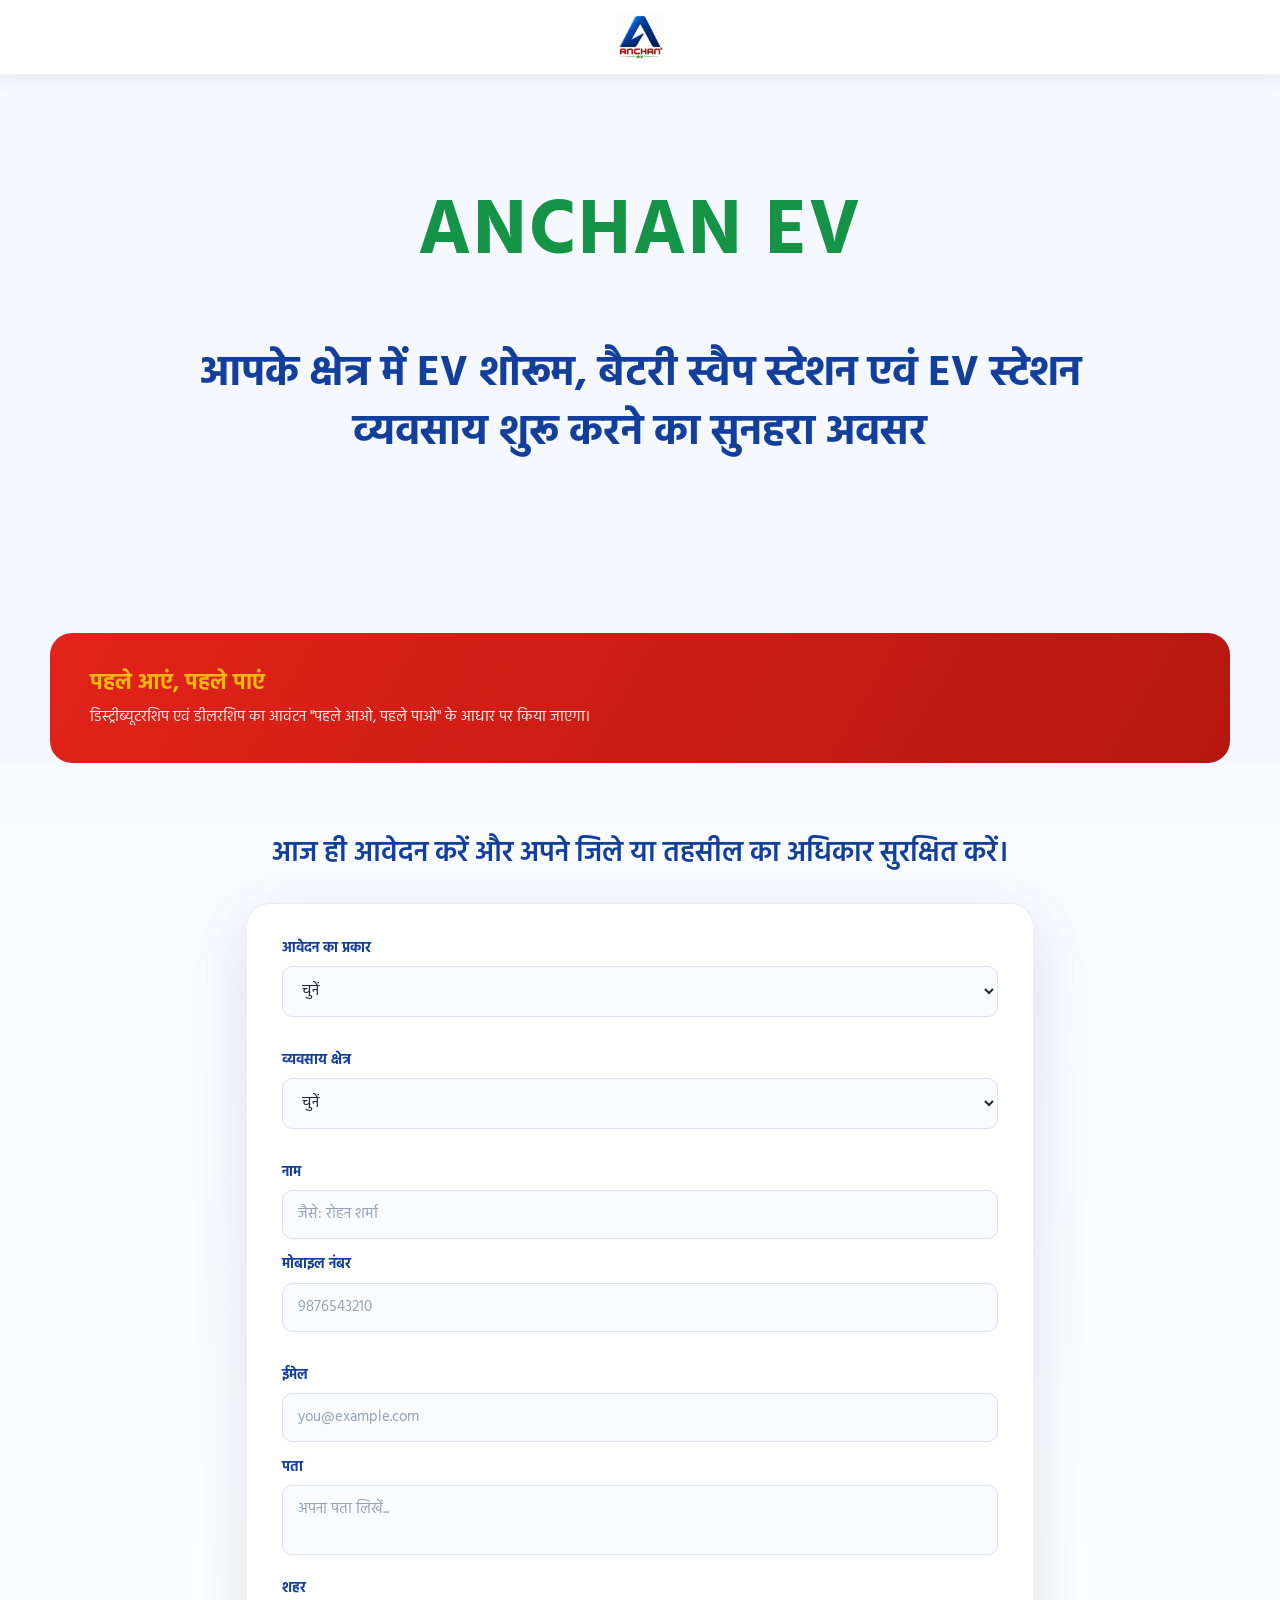
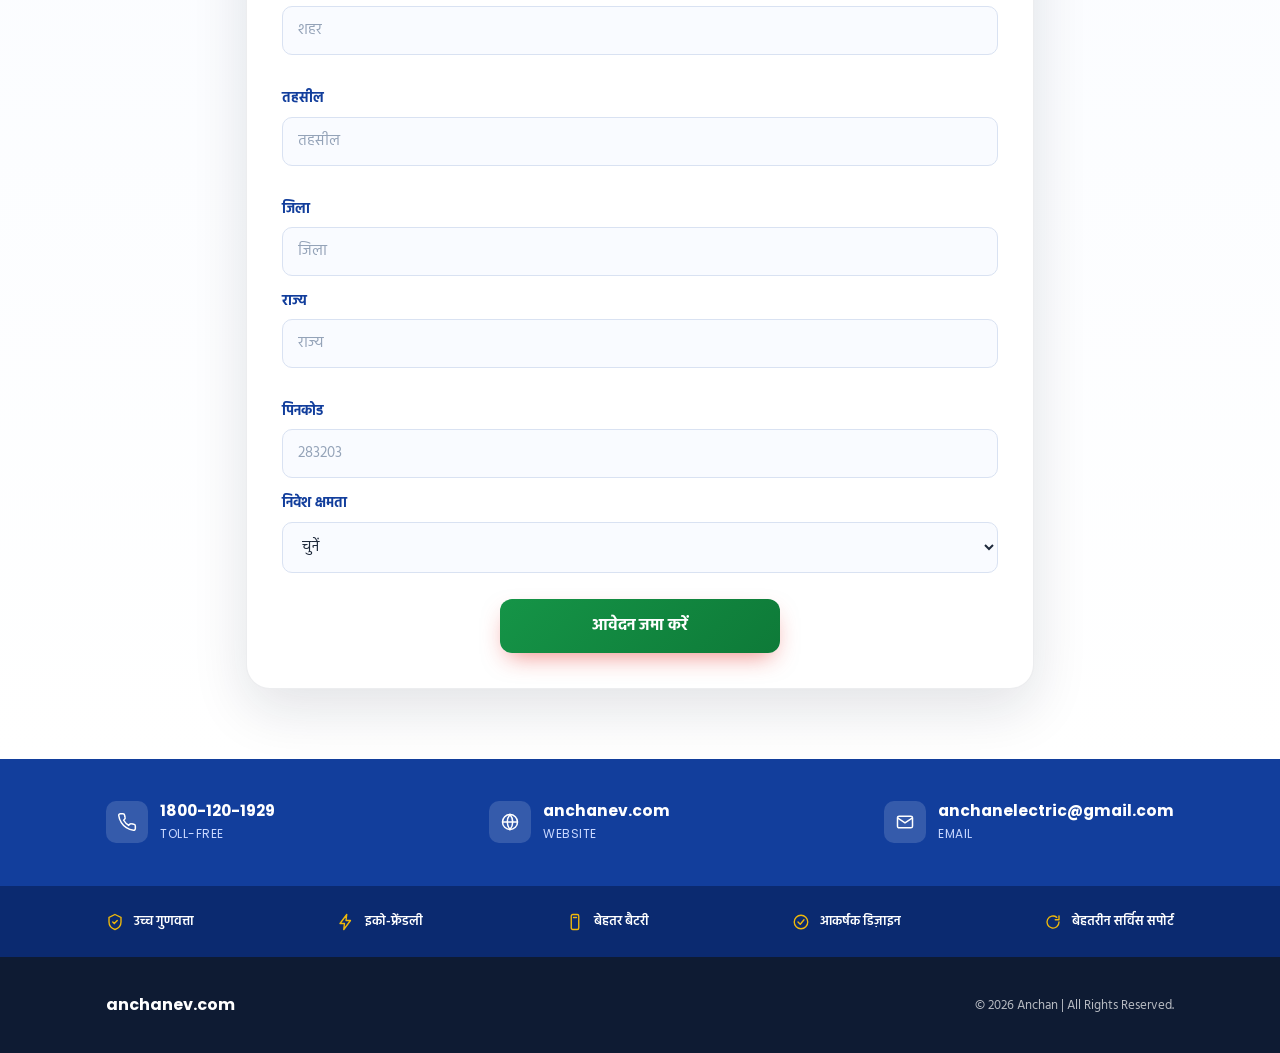
==== commit 6c05e673: "Update index.html" ====
--- a/index.html
+++ b/index.html
@@ -180,7 +180,7 @@
     </div>
     <div class="contact-item">
       <div class="ic"><svg width="20" height="20" viewBox="0 0 24 24" fill="none"><rect x="3" y="5" width="18" height="14" rx="2" stroke="#fff" stroke-width="1.8"/><path d="M3 7l9 6 9-6" stroke="#fff" stroke-width="1.8"/></svg></div>
-      <div><b>anchangroupindia@gmail.com</b><span>Email</span></div>
+      <div><b>anchanelectric@gmail.com</b><span>Email</span></div>
     </div>
   </div>
 </section>
--- a/style.css
+++ b/style.css
@@ -30,11 +30,18 @@
   .wrap{max-width:1180px; margin:0 auto; padding:0 clamp(18px,5vw,56px);}
 
   .btn{
-    display:inline-flex; align-items:center; gap:10px;
-    padding:15px 30px; border-radius:12px; font-weight:700; font-size:16px;
+    display:flex;
+    align-items:center;
+    justify-content:center;
+    gap:10px;
+    padding:15px 30px;
+    border-radius:12px;
+    font-weight:700;
+    font-size:16px;
     transition:transform .2s ease, box-shadow .2s ease, background .2s ease;
-    white-space:nowrap; font-family:var(--font-hi);
-  }
+    white-space:nowrap;
+    font-family:var(--font-hi);
+}
   .btn-red{background:var(--red); color:#fff; box-shadow:0 10px 24px -8px rgba(226,35,26,0.55);}
   .btn-red:hover{background:var(--red-dark); transform:translateY(-2px);}
   .btn-blue{background:var(--blue); color:#fff; box-shadow:0 10px 24px -8px rgba(18,62,156,0.5);}
@@ -48,8 +55,17 @@
     position:sticky; top:0; z-index:100; background:#fff;
     box-shadow:0 2px 18px rgba(14,27,51,0.08);
   }
-  header.nav .wrap{display:flex; align-items:center; justify-content:space-between; padding:12px clamp(18px,5vw,56px);}
-  .logo{display:flex; align-items:center; gap:10px;}
+  header.nav .wrap{
+    display:flex;
+    align-items:center;
+    justify-content:center;
+    padding:12px clamp(18px,5vw,56px);
+}
+
+.logo{
+    display:flex;
+    align-items:center;
+}
   .logo-mark{
     width:50px;
     height:50px;
@@ -65,119 +81,73 @@
   .burger span{width:24px; height:2.5px; background:var(--blue); border-radius:2px;}
 
   /* ================= HERO ================= */
-  ..hero{
-    background:linear-gradient(135deg,#F3FFF7 0%,#F5F8FF 60%,#FFFFFF 100%);
-    padding:70px 0 50px;
+/* ================= HERO SECTION ================= */
+
+/* ================= HERO SECTION ================= */
+
+.hero{
+    
+    min-height:55vh;
+    display:flex;
+    align-items:center;
+    justify-content:center;
+    text-align:center;
+    padding:80px 20px;
     position:relative;
     overflow:hidden;
 }
 
 
 .hero .wrap{
-    display:grid;
-    grid-template-columns:1fr 1fr;
-    gap:50px;
+    width:100%;
+    max-width:1100px;
+    display:flex;
+    justify-content:center;
     align-items:center;
-}
-
-
-/* Heading */
+    margin:0 auto;
+}
+
+
+.hero-copy{
+    width:100%;
+    max-width:900px;
+    margin:0 auto;
+    text-align:center;
+}
+
+
 .hero h1{
-    font-size:clamp(34px,4.8vw,55px);
+    margin:0;
+    text-align:center;
+    line-height:1.4;
+    font-size:clamp(28px,3.5vw,42px);
     font-weight:800;
-    line-height:1.18;
-    margin:0;
-    color:var(--red);
-}
-
-
-.hero h1 .line2{
+    color:#123E9C;
+}
+
+
+.hero .brand{
     display:block;
-    color:var(--green);
-}
-
-
-/* Image Section */
-.hero-visual{
-    position:relative;
-}
-
-
-.hero-img-card{
-    margin-top: 10px;
-    border-radius:30px;
-    overflow:hidden;
-    background:#fff;
-    padding:20px;
-    box-shadow:0 25px 60px rgba(11,42,112,0.18);
-    border:4px solid #fff;
-}
-
-
-.hero-img-card img{
-    width:100%;
-    height:430px;
-    object-fit:contain;
-    display:block;
-}
-
-
-/* Remove old elements */
-.badge-shield,
-.green-banner,
-.hero-actions,
-.trust-strip,
-.float-tag{
-    display:none;
+    text-align:center;
+    font-size:clamp(48px,6vw,78px);
+    font-weight:900;
+    color:#159447;
+    text-transform:uppercase;
+    letter-spacing:2px;
 }
 
 
 /* Mobile */
-@media(max-width:768px){
-
-.hero{
-    padding:40px 0;
-}
-
-.hero .wrap{
-    grid-template-columns:1fr;
-    text-align:center;
-    gap:30px;
-}
-
-
-.hero h1{
-    font-size:36px;
-}
-
-
-.hero-img-card img{
-    height:300px;
-}
-
-}
-  /* ================= BENEFITS ================= */
-  .benefits{padding:70px 0 20px; background:#fff;}
-  .section-head{text-align:center; max-width:640px; margin:0 auto;}
-  .section-head .eyebrow{
-    display:inline-block; font-weight:700; font-size:13px; color:var(--red);
-    background:#FDE9E8; padding:6px 16px; border-radius:999px; letter-spacing:0.4px;
-  }
-  .section-head h2{font-size:clamp(24px,3.6vw,34px); font-weight:800; color:var(--blue-dark); margin-top:16px;}
-  .benefit-grid{
-    margin-top:44px; display:grid; grid-template-columns:repeat(3,1fr); gap:22px;
-  }
-  .benefit-card{
-    background:var(--paper); border:1px solid var(--line); border-radius:18px; padding:26px;
-    display:flex; gap:16px; transition:transform .25s ease, box-shadow .25s ease;
-  }
-  .benefit-card:hover{transform:translateY(-6px); box-shadow:0 20px 40px -18px rgba(14,27,51,0.2);}
-  .benefit-ic{
-    width:50px; height:50px; border-radius:50%; flex-shrink:0;
-    display:flex; align-items:center; justify-content:center; color:#fff;
-  }
-  .benefit-card h3{font-size:17px; font-weight:700; color:var(--ink); margin-bottom:6px;}
-  .benefit-card p{font-size:14px; color:#5B6785;}
+
+@media(max-width:960px){
+
+    .hero .wrap{
+        flex-direction:column;
+    }
+
+}
+
+ 
 
   /* ================= LIMITED OPPORTUNITY BANNER ================= */
   .limited{
@@ -187,11 +157,10 @@
     color:#fff; flex-wrap:wrap;
   }
   .limited h3{font-size:22px; font-weight:800; color:var(--gold);}
-  .limited p{margin-top:6px; font-size:15px; color:#FDEBEA; max-width:480px;}
+  .limited p{margin-top:6px; font-size:15px; color:#FDEBEA; max-width:500px;}
 
   /* ================= APPLY FORM ================= */
-  /* ============ APPLY FORM ============ */
-/* ============ APPLY FORM ============ */
+  
 
 .apply{
     padding:70px 0;
@@ -210,8 +179,8 @@
 
 .form-title{
     text-align:center;
-    font-size:32px;
-    font-weight:800;
+    font-size:28px;
+    font-weight:600;
     color:#123E9C;
     margin-bottom:28px;
 }
@@ -243,7 +212,7 @@
 
     display:grid;
 
-    grid-template-columns:1fr 1fr;
+    grid-template-columns:1fr;
 
     gap:18px;
 
@@ -355,48 +324,25 @@
 /* SUBMIT BUTTON */
 
 .submit-row{
-
     margin-top:10px;
-
-    display:flex;
-
+    display:flex;
     justify-content:center;
-
-}
-
-
+    width:100%;
+}
 
 .submit-row .btn{
-
     width:100%;
-
     max-width:280px;
-
     padding:14px 25px;
-
     border:none;
-
     border-radius:12px;
-
-    background:linear-gradient(
-        135deg,
-        #159447,
-        #0E7A38
-    );
-
+    background:linear-gradient(135deg,#159447,#0E7A38);
     color:white;
-
     font-size:16px;
-
     font-weight:700;
-
     cursor:pointer;
-
     transition:.3s;
-
-}
-
-
+}
 
 .submit-row .btn:hover{
 
@@ -412,13 +358,12 @@
 /* STATUS */
 
 .form-status{
-
-    font-size:13px;
-
+    display:block;
+    margin-top:12px;
+    text-align:center;
+    color:#159447;
     font-weight:600;
-
-    color:#159447;
-
+    font-size:14px;
 }
 
 
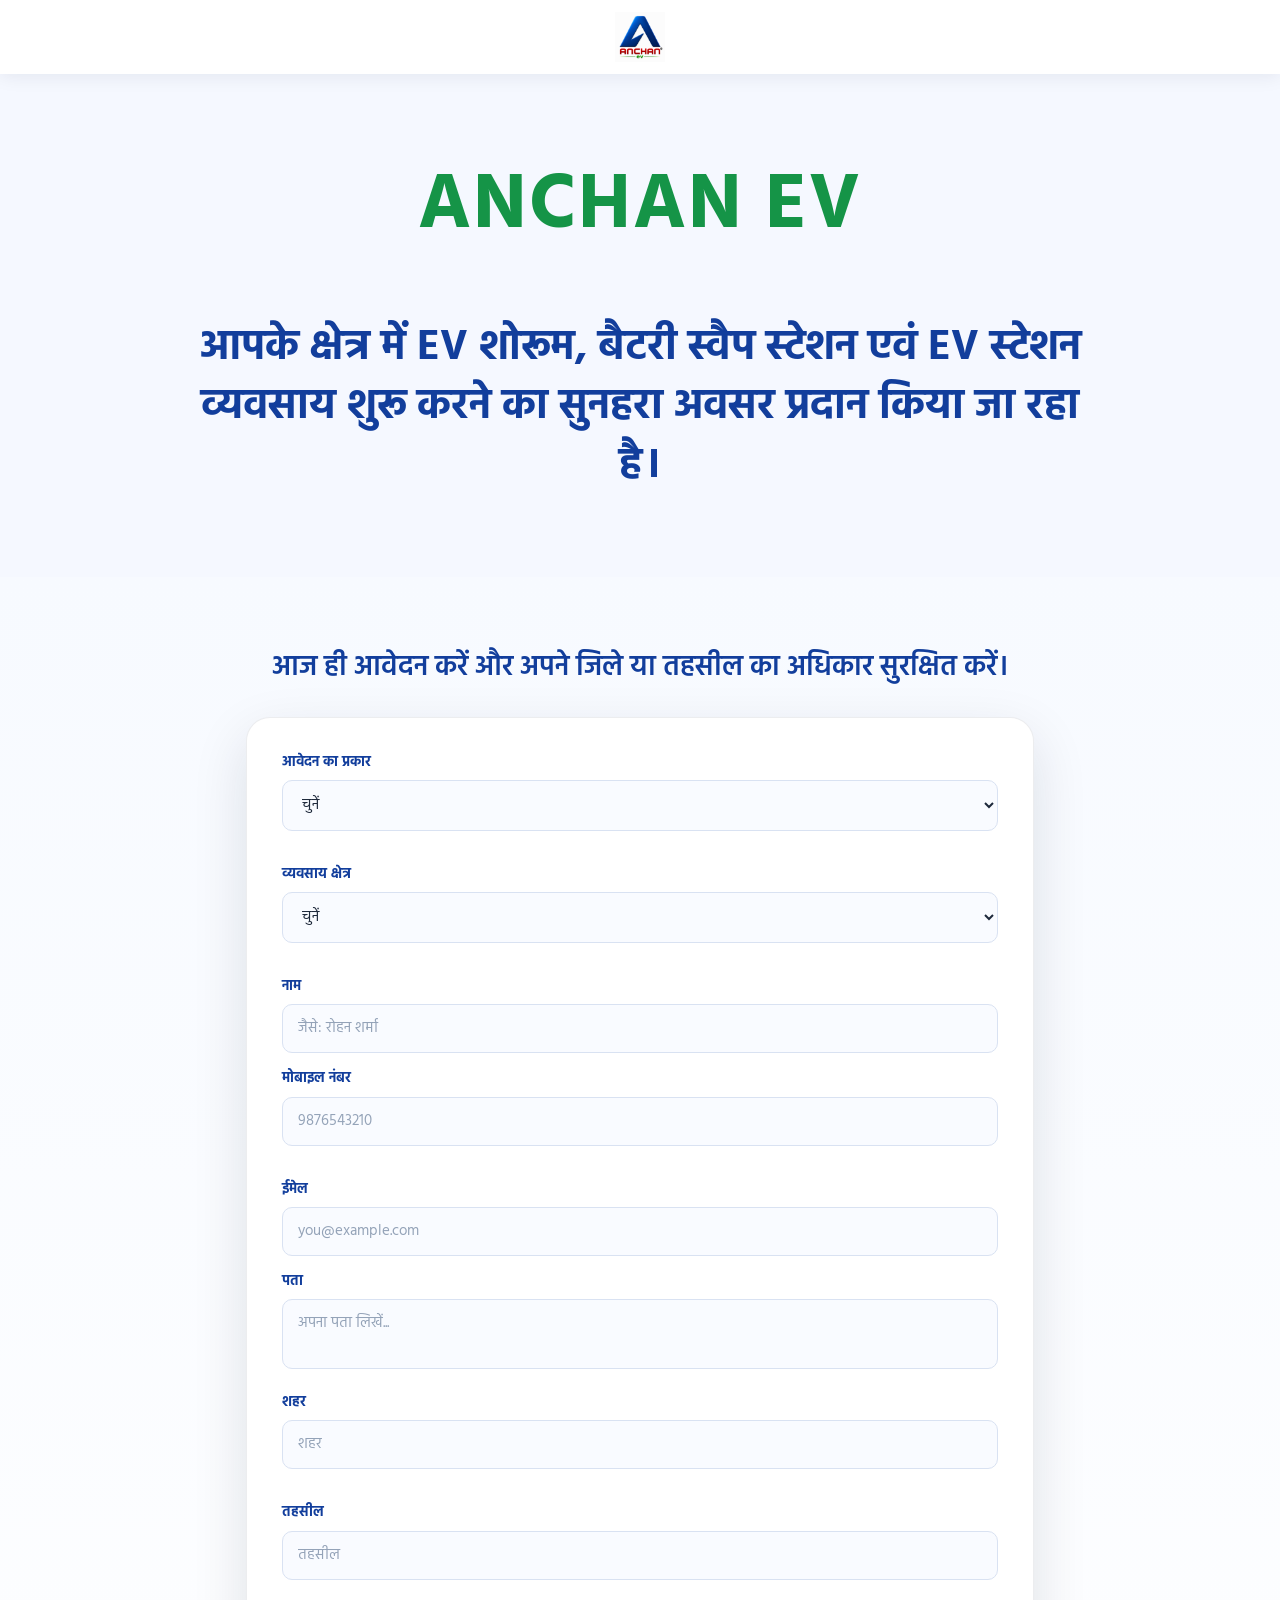
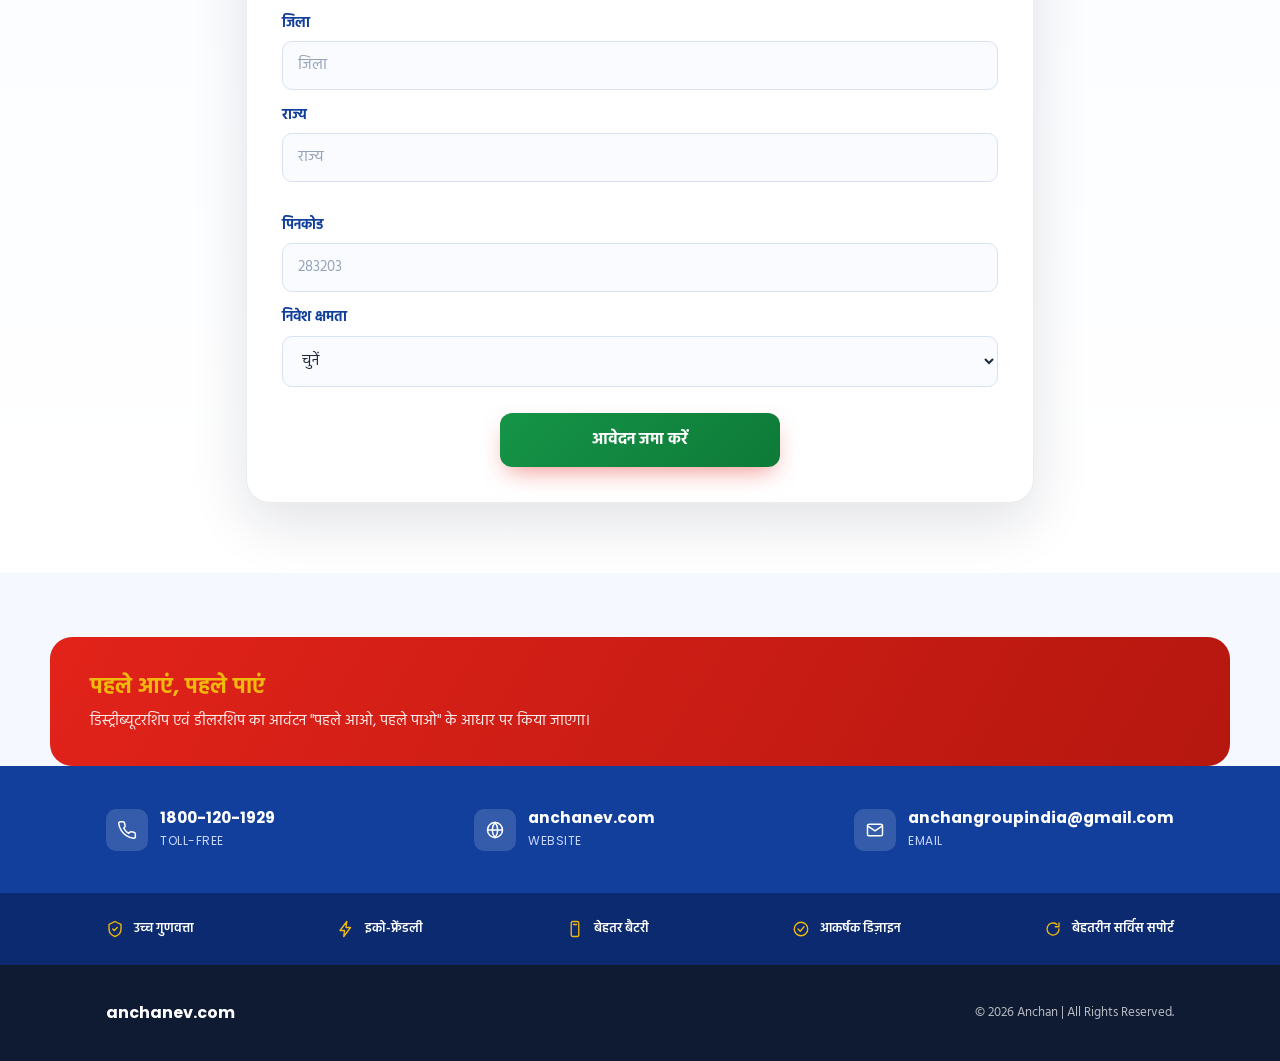
==== commit c0fff4bc: "Update index.html" ====
--- a/index.html
+++ b/index.html
@@ -1,15 +1,41 @@
+
 <!DOCTYPE html>
 <html lang="hi">
 <head>
-<meta charset="UTF-8">
-<meta name="viewport" content="width=device-width, initial-scale=1.0">
-<title>Anchan EV Scooter — डीलरशिप के लिए आवेदन करें</title>
-<link rel="preconnect" href="https://fonts.googleapis.com">
-<link rel="preconnect" href="https://fonts.gstatic.com" crossorigin>
-<link href="https://fonts.googleapis.com/css2?family=Poppins:wght@500;600;700;800;900&family=Hind:wght@400;500;600;700&display=swap" rel="stylesheet">
-<link rel="stylesheet" href="style.css">
+    <meta charset="UTF-8">
+    <meta name="viewport" content="width=device-width, initial-scale=1.0">
+
+    <!-- SEO Title -->
+    <title> Anchan EV | EV Dealership & Electric Vehicle Business </title>
+
+    <!-- SEO Description -->
+    <meta name="description" content="Anchan EV के साथ Electric Scooter, EV Dealership, Battery Swap Station और EV Station Business शुरू करें। अपने क्षेत्र में Anchan EV का Distributor या Dealer बनने के लिए आवेदन करें।">
+
+    <!-- Search Engine Instructions -->
+    <meta name="robots" content="index, follow">
+
+    <!-- Canonical URL -->
+    <link rel="canonical" href="https://anchanev.com/">
+
+    <!-- Favicon -->
+    <link rel="icon" type="png" href="AP BROTHER (2).png">
+
+    <!-- Open Graph / Social Sharing -->
+    <meta property="og:title" content="Anchan EV| EV Dealership & Electric Vehicle Business">
+    <meta property="og:description" content="Anchan EV के साथ Electric Scooter, EV Dealership और EV Station Business शुरू करें। Distributor एवं Dealer बनने के लिए आवेदन करें।">
+    <meta property="og:url" content="https://anchanev.com/">
+    <meta property="og:type" content="website">
+    <meta property="og:site_name" content="Anchan EV">
+
+    <!-- Fonts -->
+    <link rel="preconnect" href="https://fonts.googleapis.com">
+    <link rel="preconnect" href="https://fonts.gstatic.com" crossorigin>
+    <link href="https://fonts.googleapis.com/css2?family=Poppins:wght@500;600;700;800;900&family=Hind:wght@400;500;600;700&display=swap" rel="stylesheet">
+
+    <!-- CSS -->
+    <link rel="stylesheet" href="style.css">
 </head>
-<body>
+
 
 <!-- ============ NAVBAR ============ -->
 <header class="nav">
@@ -29,21 +55,10 @@
             <h1>
                 <span class="brand">Anchan EV</span><br>
                 आपके क्षेत्र में EV शोरूम, बैटरी स्वैप स्टेशन एवं EV स्टेशन<br>
-                व्यवसाय शुरू करने का सुनहरा अवसर
+                व्यवसाय शुरू करने का सुनहरा अवसर प्रदान किया जा रहा है।
             </h1>
         </div>
     </div>
-</section>
-
-
-<section>
-  <div class="limited">
-    <div>
-      <h3>पहले आएं, पहले पाएं</h3>
-      <p>डिस्ट्रीब्यूटरशिप एवं डीलरशिप का आवंटन "पहले आओ, पहले पाओ" के आधार पर किया जाएगा।</p>
-    </div>
-    
-  </div>
 </section>
 
 <!-- ============ APPLY FORM ============ -->
@@ -60,7 +75,7 @@
           <label for="fbusiness">आवेदन का प्रकार</label>
           <select id="fbusiness" name="businessType" required>
             <option value="">चुनें</option>
-            <option value="Distributor"> डिस्ट्रिक्ट डिस्ट्रीब्यूटर</option>
+            <option value="Distributor"> जिला डिस्ट्रीब्यूटर</option>
             <option value="Dealer">तहसील डीलर</option>
           </select>
         </div>
@@ -165,6 +180,16 @@
   </div>
 </section>
 
+<section>
+  <div class="limited">
+    <div>
+      <h3>पहले आएं, पहले पाएं</h3>
+      <p>डिस्ट्रीब्यूटरशिप एवं डीलरशिप का आवंटन "पहले आओ, पहले पाओ" के आधार पर किया जाएगा।</p>
+    </div>
+    
+  </div>
+</section>
+
 
 
 <!-- ============ CONTACT STRIP ============ -->
@@ -180,7 +205,7 @@
     </div>
     <div class="contact-item">
       <div class="ic"><svg width="20" height="20" viewBox="0 0 24 24" fill="none"><rect x="3" y="5" width="18" height="14" rx="2" stroke="#fff" stroke-width="1.8"/><path d="M3 7l9 6 9-6" stroke="#fff" stroke-width="1.8"/></svg></div>
-      <div><b>anchanelectric@gmail.com</b><span>Email</span></div>
+      <div><b>anchangroupindia@gmail.com</b><span>Email</span></div>
     </div>
   </div>
 </section>
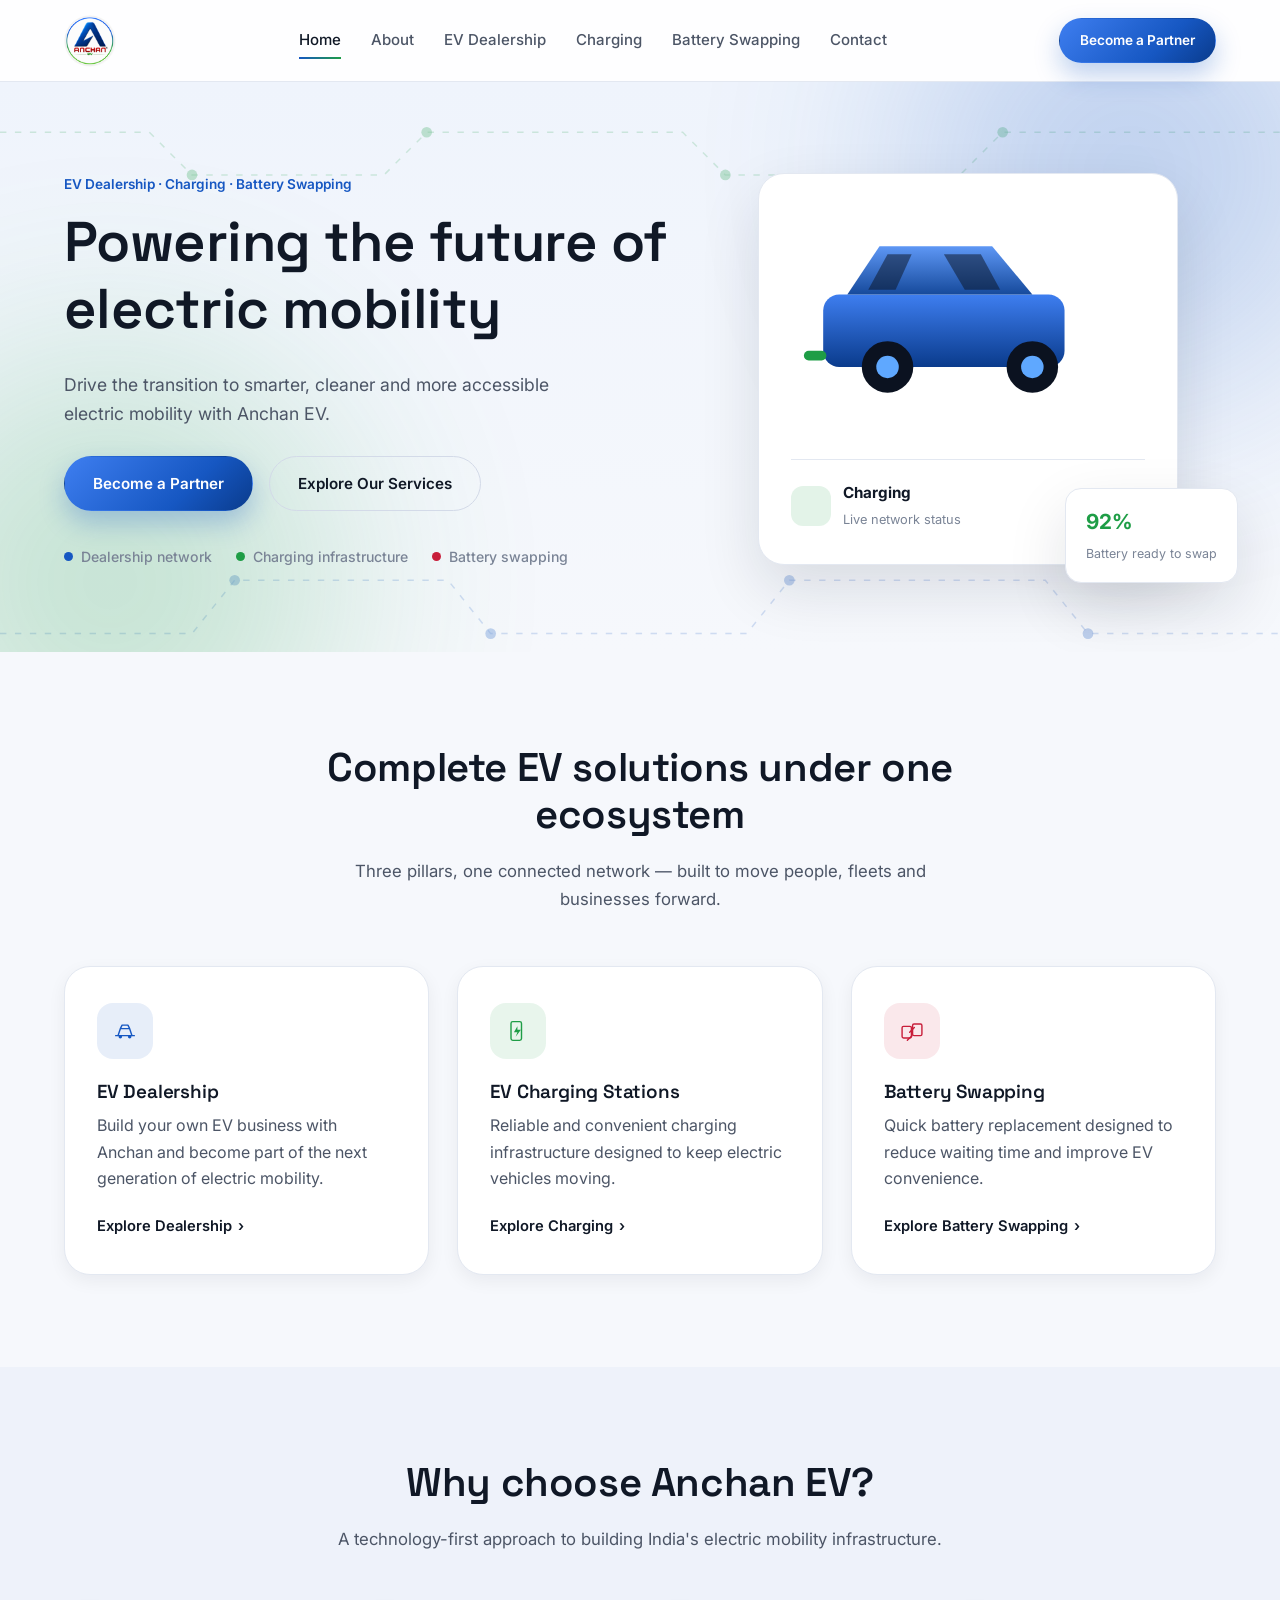
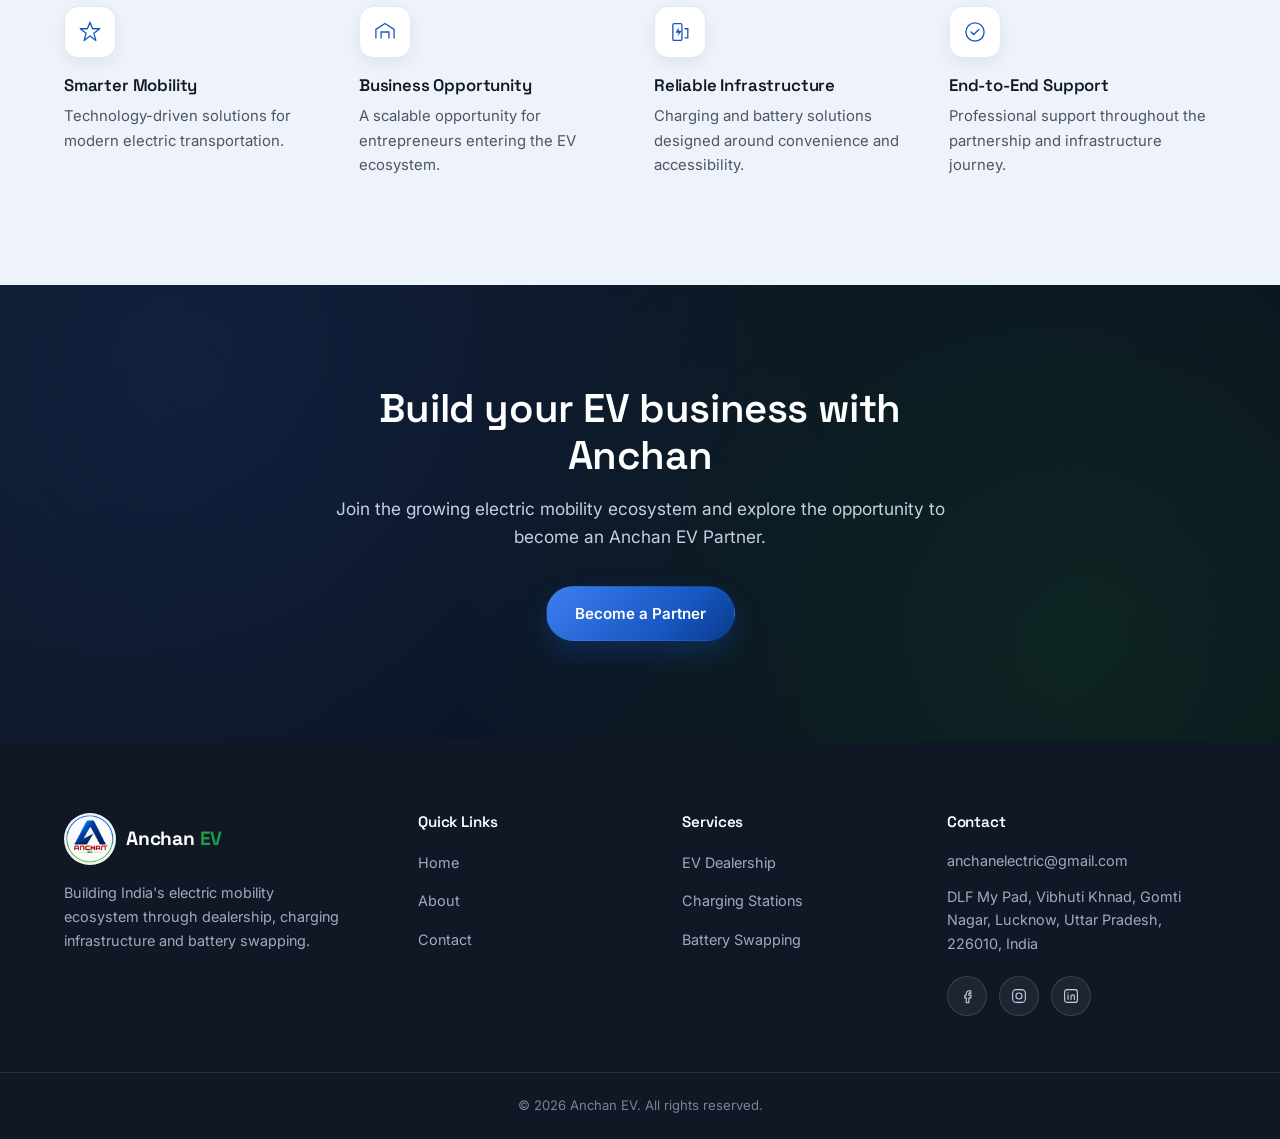
==== commit f6510c33: "Add files via upload" ====
--- a/index.html
+++ b/index.html
@@ -1,240 +1,256 @@
-
-<!DOCTYPE html>
-<html lang="hi">
-<head>
-    <meta charset="UTF-8">
-    <meta name="viewport" content="width=device-width, initial-scale=1.0">
-
-    <!-- SEO Title -->
-    <title> Anchan EV | EV Dealership & Electric Vehicle Business </title>
-
-    <!-- SEO Description -->
-    <meta name="description" content="Anchan EV के साथ Electric Scooter, EV Dealership, Battery Swap Station और EV Station Business शुरू करें। अपने क्षेत्र में Anchan EV का Distributor या Dealer बनने के लिए आवेदन करें।">
-
-    <!-- Search Engine Instructions -->
-    <meta name="robots" content="index, follow">
-
-    <!-- Canonical URL -->
-    <link rel="canonical" href="https://anchanev.com/">
-
-    <!-- Favicon -->
-    <link rel="icon" type="png" href="AP BROTHER (2).png">
-
-    <!-- Open Graph / Social Sharing -->
-    <meta property="og:title" content="Anchan EV| EV Dealership & Electric Vehicle Business">
-    <meta property="og:description" content="Anchan EV के साथ Electric Scooter, EV Dealership और EV Station Business शुरू करें। Distributor एवं Dealer बनने के लिए आवेदन करें।">
-    <meta property="og:url" content="https://anchanev.com/">
-    <meta property="og:type" content="website">
-    <meta property="og:site_name" content="Anchan EV">
-
-    <!-- Fonts -->
-    <link rel="preconnect" href="https://fonts.googleapis.com">
-    <link rel="preconnect" href="https://fonts.gstatic.com" crossorigin>
-    <link href="https://fonts.googleapis.com/css2?family=Poppins:wght@500;600;700;800;900&family=Hind:wght@400;500;600;700&display=swap" rel="stylesheet">
-
-    <!-- CSS -->
-    <link rel="stylesheet" href="style.css">
-</head>
-
-
-<!-- ============ NAVBAR ============ -->
-<header class="nav">
-  <div class="wrap">
-
-    <a href="#home" class="logo">
-      <img src="AP BROTHER (2).png" alt="Anchan EV Scooter Logo" class="logo-mark">
-    </a>
-
-  </div>
-</header>
-
-<!-- ============ HERO ============ -->
-<section class="hero" id="home">
-    <div class="wrap">
-        <div class="hero-copy">
-            <h1>
-                <span class="brand">Anchan EV</span><br>
-                आपके क्षेत्र में EV शोरूम, बैटरी स्वैप स्टेशन एवं EV स्टेशन<br>
-                व्यवसाय शुरू करने का सुनहरा अवसर प्रदान किया जा रहा है।
-            </h1>
-        </div>
-    </div>
-</section>
-
-<!-- ============ APPLY FORM ============ -->
-<section class="apply" id="apply">
-  <div class="wrap">
-
-    <h2 class="form-title">आज ही आवेदन करें और अपने जिले या तहसील का अधिकार सुरक्षित करें।</h2>
-
-    <form class="dealer-form" id="dealerForm">
-
-      <div class="form-row">
-
-        <div class="field">
-          <label for="fbusiness">आवेदन का प्रकार</label>
-          <select id="fbusiness" name="businessType" required>
-            <option value="">चुनें</option>
-            <option value="Distributor"> जिला डिस्ट्रीब्यूटर</option>
-            <option value="Dealer">तहसील डीलर</option>
-          </select>
-        </div>
-         <div class="field">
-          <label for="fbusinessarea">व्यवसाय क्षेत्र</label>
-          <select id="fbusinessarea" name="businessarea" required>
-            <option value="">चुनें</option>
-            <option value="evs"> ईवी शोरूम</option>
-            <option value="evc">ईवी चार्जिंग स्टेशन</option>
-            <option value="evswap">ईवी बैटरी स्वैप स्टेशन</option>
-          </select>
-        </div>
-
-        <div class="field">
-          <label for="fname"> नाम</label>
-          <input type="text" id="fname" name="fullName" required placeholder="जैसे: रोहन शर्मा">
-        </div>
-
-      </div>
-
-
-      <div class="form-row">
-
-        <div class="field">
-          <label for="fphone">मोबाइल नंबर</label>
-          <input type="tel" id="fphone" name="phone" required placeholder="9876543210">
-        </div>
-
-        <div class="field">
-          <label for="femail">ईमेल</label>
-          <input type="email" id="femail" name="email" required placeholder="you@example.com">
-        </div>
-
-      </div>
-
-
-      <div class="field full">
-        <label for="faddress">पता</label>
-        <textarea id="faddress" name="address" required placeholder="अपना पता लिखें..."></textarea>
-      </div>
-
-
-      <div class="form-row">
-
-        <div class="field">
-          <label for="fcity">शहर</label>
-          <input type="text" id="fcity" name="city" required placeholder="शहर">
-        </div>
-
-        <div class="field">
-          <label for="ftehsil">तहसील</label>
-          <input type="text" id="ftehsil" name="tehsil" required placeholder="तहसील">
-        </div>
-
-        <div class="field">
-          <label for="fdistrict">जिला</label>
-          <input type="text" id="fdistrict" name="district" required placeholder="जिला">
-        </div>
-
-      </div>
-
-
-      <div class="form-row">
-
-        <div class="field">
-          <label for="fstate">राज्य</label>
-          <input type="text" id="fstate" name="state" required placeholder="राज्य">
-        </div>
-
-        <div class="field">
-          <label for="fpincode">पिनकोड</label>
-          <input type="text" id="fpincode" name="pincode" maxlength="6" required placeholder="283203">
-        </div>
-
-      </div>
-
-
-      <div class="form-row">
-
-        <div class="field">
-          <label for="finvest">निवेश क्षमता</label>
-          <select id="finvest" name="investment" required>
-            <option value="">चुनें</option>
-            <option>₹6L – ₹10L</option>
-            <option>₹10L – ₹20L</option>
-            <option>₹20L – ₹30L</option>
-            <option>₹30L+</option>
-          </select>
-        </div>
-
-      </div>
-
-<div class="submit-row">
-  <button type="submit" class="btn btn-red" id="submitBtn">
-    आवेदन जमा करें
-  </button>
-  <span class="form-status" id="formStatus"></span>
-</div>
-
-    </form>
-
-  </div>
-</section>
-
-<section>
-  <div class="limited">
-    <div>
-      <h3>पहले आएं, पहले पाएं</h3>
-      <p>डिस्ट्रीब्यूटरशिप एवं डीलरशिप का आवंटन "पहले आओ, पहले पाओ" के आधार पर किया जाएगा।</p>
-    </div>
-    
-  </div>
-</section>
-
-
-
-<!-- ============ CONTACT STRIP ============ -->
-<section class="contact" id="contact">
-  <div class="wrap">
-    <div class="contact-item">
-      <div class="ic"><svg width="20" height="20" viewBox="0 0 24 24" fill="none"><path d="M22 16.9v3a2 2 0 01-2.2 2 19.8 19.8 0 01-8.6-3.1 19.5 19.5 0 01-6-6A19.8 19.8 0 012.1 4.2 2 2 0 014.1 2h3a2 2 0 012 1.7c.1.9.3 1.8.6 2.7a2 2 0 01-.4 2.1L8 9.9a16 16 0 006 6l1.4-1.3a2 2 0 012.1-.4c.9.3 1.8.5 2.7.6a2 2 0 011.8 2z" stroke="#fff" stroke-width="1.8"/></svg></div>
-      <div><b>1800-120-1929 </b><span>Toll-free</span></div>
-    </div>
-    <div class="contact-item">
-      <div class="ic"><svg width="20" height="20" viewBox="0 0 24 24" fill="none"><circle cx="12" cy="12" r="9" stroke="#fff" stroke-width="1.8"/><path d="M3 12h18M12 3a14 14 0 010 18 14 14 0 010-18z" stroke="#fff" stroke-width="1.8"/></svg></div>
-      <div><b>anchanev.com</b><span>Website</span></div>
-    </div>
-    <div class="contact-item">
-      <div class="ic"><svg width="20" height="20" viewBox="0 0 24 24" fill="none"><rect x="3" y="5" width="18" height="14" rx="2" stroke="#fff" stroke-width="1.8"/><path d="M3 7l9 6 9-6" stroke="#fff" stroke-width="1.8"/></svg></div>
-      <div><b>anchangroupindia@gmail.com</b><span>Email</span></div>
-    </div>
-  </div>
-</section>
-
-
-
-
-<!-- ============ TRUST BADGES ============ -->
-<section class="badges">
-  <div class="wrap">
-    <div class="badge-item"><svg width="18" height="18" viewBox="0 0 24 24" fill="none"><path d="M12 2l8 4v6c0 5-3.5 8.5-8 10-4.5-1.5-8-5-8-10V6l8-4z" stroke="currentColor" stroke-width="1.8"/><path d="M9 12l2 2 4-4" stroke="currentColor" stroke-width="1.8" stroke-linecap="round"/></svg> उच्च गुणवत्ता</div>
-    <div class="badge-item"><svg width="18" height="18" viewBox="0 0 24 24" fill="none"><path d="M13 2L4 14h6l-1 8 9-12h-6l1-8z" stroke="currentColor" stroke-width="1.8" stroke-linejoin="round"/></svg> इको-फ्रेंडली</div>
-    <div class="badge-item"><svg width="18" height="18" viewBox="0 0 24 24" fill="none"><rect x="7" y="2" width="10" height="20" rx="2" stroke="currentColor" stroke-width="1.8"/><path d="M10 6h4" stroke="currentColor" stroke-width="1.8" stroke-linecap="round"/></svg> बेहतर बैटरी</div>
-    <div class="badge-item"><svg width="18" height="18" viewBox="0 0 24 24" fill="none"><circle cx="12" cy="12" r="9" stroke="currentColor" stroke-width="1.8"/><path d="M8 12l3 3 5-6" stroke="currentColor" stroke-width="1.8" stroke-linecap="round" stroke-linejoin="round"/></svg> आकर्षक डिज़ाइन</div>
-    <div class="badge-item"><svg width="18" height="18" viewBox="0 0 24 24" fill="none"><path d="M20 12a8 8 0 11-3-6.2" stroke="currentColor" stroke-width="1.8" stroke-linecap="round"/><path d="M20 4v5h-5" stroke="currentColor" stroke-width="1.8" stroke-linecap="round" stroke-linejoin="round"/></svg> बेहतरीन सर्विस सपोर्ट</div>
-  </div>
-</section>
-
-<!-- ============ FOOTER ============ -->
-<footer>
-  <div class="wrap">
-    <div class="foot-logo">
-      anchanev.com
-    </div>
-    <div class="foot-right">© <span id="year"></span> Anchan | All Rights Reserved.</div>
-  </div>
-</footer>
-
-<script src="script.js"></script>
-
-</body>
-</html>
+<!DOCTYPE html>
+<html lang="en">
+<head>
+<meta charset="UTF-8">
+<meta name="viewport" content="width=device-width, initial-scale=1.0">
+<title>Anchan EV | Electric Mobility, Charging &amp; Battery Swapping</title>
+<meta name="description" content="Anchan EV builds India's electric mobility ecosystem — EV dealership opportunities, charging infrastructure and battery swapping services.">
+<link rel="icon" href="anchan-ev-logo.png" type="image/png">
+<link rel="preconnect" href="https://fonts.googleapis.com">
+<link rel="preconnect" href="https://fonts.gstatic.com" crossorigin>
+<link href="https://fonts.googleapis.com/css2?family=Space+Grotesk:wght@500;600;700&family=Inter:wght@400;500;600;700&display=swap" rel="stylesheet">
+<link rel="stylesheet" href="style.css">
+</head>
+<body>
+
+<header class="navbar" id="navbar">
+  <div class="navbar-inner container">
+    <a href="index.html" class="brand" aria-label="Anchan EV home">
+      <img src="anchan-ev-logo.png" alt="Anchan EV logo" class="brand-logo">
+      <span class="brand-name"> <em></em></span>
+    </a>
+    <nav class="nav-links" id="navLinks" aria-label="Primary">
+      <a href="index.html" data-page="index.html">Home</a>
+      <a href="about.html" data-page="about.html">About</a>
+      <a href="dealership.html" data-page="dealership.html">EV Dealership</a>
+      <a href="charging.html" data-page="charging.html">Charging</a>
+      <a href="battery-swapping.html" data-page="battery-swapping.html">Battery Swapping</a>
+      <a href="contact.html" data-page="contact.html">Contact</a>
+    </nav>
+    <div class="navbar-actions">
+      <a href="contact.html" class="btn btn-primary btn-sm">Become a Partner</a>
+      <button class="hamburger" id="hamburger" aria-label="Open menu" aria-expanded="false" aria-controls="navLinks">
+        <span></span><span></span><span></span>
+      </button>
+    </div>
+  </div>
+</header>
+
+<section class="hero" id="home">
+  <div class="hero-bg" aria-hidden="true">
+    <svg class="hero-circuit" viewBox="0 0 1200 800" preserveAspectRatio="xMidYMid slice">
+      <path d="M0,650 L180,650 L220,600 L420,600 L460,650 L700,650 L740,600 L980,600 L1020,650 L1200,650" class="circuit-line"/>
+      <path d="M0,180 L140,180 L180,220 L360,220 L400,180 L640,180 L680,220 L900,220 L940,180 L1200,180" class="circuit-line circuit-line--2"/>
+      <circle cx="220" cy="600" r="5" class="circuit-node"/>
+      <circle cx="460" cy="650" r="5" class="circuit-node"/>
+      <circle cx="740" cy="600" r="5" class="circuit-node"/>
+      <circle cx="1020" cy="650" r="5" class="circuit-node"/>
+      <circle cx="180" cy="220" r="5" class="circuit-node circuit-node--2"/>
+      <circle cx="400" cy="180" r="5" class="circuit-node circuit-node--2"/>
+      <circle cx="680" cy="220" r="5" class="circuit-node circuit-node--2"/>
+      <circle cx="940" cy="180" r="5" class="circuit-node circuit-node--2"/>
+    </svg>
+    <div class="hero-glow hero-glow--blue"></div>
+    <div class="hero-glow hero-glow--green"></div>
+  </div>
+
+  <div class="container hero-inner">
+    <div class="hero-copy">
+      <p class="eyebrow">EV Dealership · Charging · Battery Swapping</p>
+      <h1>Powering the future of electric mobility</h1>
+      <p class="hero-sub">Drive the transition to smarter, cleaner and more accessible electric mobility with Anchan EV.</p>
+      <div class="hero-actions">
+        <a href="contact.html" class="btn btn-primary">Become a Partner</a>
+        <a href="#services" class="btn btn-outline">Explore Our Services</a>
+      </div>
+      <div class="hero-pillars">
+        <div class="hero-pillar"><span class="pillar-dot pillar-dot--blue"></span><span>Dealership network</span></div>
+        <div class="hero-pillar"><span class="pillar-dot pillar-dot--green"></span><span>Charging infrastructure</span></div>
+        <div class="hero-pillar"><span class="pillar-dot pillar-dot--red"></span><span>Battery swapping</span></div>
+      </div>
+    </div>
+
+    <div class="hero-visual" aria-hidden="true">
+      <div class="hero-card hero-card--main">
+        <svg viewBox="0 0 220 140" class="ev-illustration">
+          <rect x="20" y="55" width="150" height="45" rx="10" fill="url(#bodyGrad)"/>
+          <path d="M35 55 L55 25 L125 25 L150 55 Z" fill="url(#bodyGrad2)"/>
+          <path d="M60 30 L75 30 L65 52 L48 52 Z" fill="#0B1220" opacity="0.5"/>
+          <path d="M95 30 L118 30 L130 52 L108 52 Z" fill="#0B1220" opacity="0.5"/>
+          <circle cx="60" cy="100" r="16" fill="#0B1220"/>
+          <circle cx="60" cy="100" r="7" fill="#5FA8FF"/>
+          <circle cx="150" cy="100" r="16" fill="#0B1220"/>
+          <circle cx="150" cy="100" r="7" fill="#5FA8FF"/>
+          <rect x="8" y="90" width="14" height="6" rx="3" fill="#1E9D46"/>
+          <defs>
+            <linearGradient id="bodyGrad" x1="0" y1="0" x2="0" y2="1">
+              <stop offset="0" stop-color="#3E7EF0"/>
+              <stop offset="1" stop-color="#0A3B8C"/>
+            </linearGradient>
+            <linearGradient id="bodyGrad2" x1="0" y1="0" x2="0" y2="1">
+              <stop offset="0" stop-color="#5E97F5"/>
+              <stop offset="1" stop-color="#164A9C"/>
+            </linearGradient>
+          </defs>
+        </svg>
+        <div class="hero-card-stat">
+          <span class="charge-bolt"></span>
+          <div><strong>Charging</strong><small>Live network status</small></div>
+        </div>
+      </div>
+      <div class="hero-card hero-card--float">
+        <strong>92%</strong>
+        <small>Battery ready to swap</small>
+      </div>
+    </div>
+  </div>
+</section>
+
+<main>
+
+<section class="section" id="services">
+  <div class="container">
+    <div class="section-head">
+      <h2>Complete EV solutions under one ecosystem</h2>
+      <p>Three pillars, one connected network — built to move people, fleets and businesses forward.</p>
+    </div>
+
+    <div class="card-grid">
+      <article class="service-card service-card--blue">
+        <div class="service-icon">
+          <svg viewBox="0 0 48 48" fill="none"><path d="M8 32h32M12 32l4-12h16l4 12M16 20l3-6h10l3 6" stroke="currentColor" stroke-width="2.4" stroke-linecap="round" stroke-linejoin="round"/><circle cx="16" cy="34" r="3" fill="currentColor"/><circle cx="32" cy="34" r="3" fill="currentColor"/></svg>
+        </div>
+        <h3>EV Dealership</h3>
+        <p>Build your own EV business with Anchan and become part of the next generation of electric mobility.</p>
+        <a href="dealership.html" class="card-link">Explore Dealership <span aria-hidden="true">›</span></a>
+      </article>
+
+      <article class="service-card service-card--green">
+        <div class="service-icon">
+          <svg viewBox="0 0 48 48" fill="none"><rect x="12" y="8" width="18" height="32" rx="3" stroke="currentColor" stroke-width="2.4"/><path d="M23 16l-6 10h6l-3 8 9-12h-6z" fill="currentColor"/></svg>
+        </div>
+        <h3>EV Charging Stations</h3>
+        <p>Reliable and convenient charging infrastructure designed to keep electric vehicles moving.</p>
+        <a href="charging.html" class="card-link">Explore Charging <span aria-hidden="true">›</span></a>
+      </article>
+
+      <article class="service-card service-card--red">
+        <div class="service-icon">
+          <svg viewBox="0 0 48 48" fill="none"><rect x="7" y="16" width="16" height="20" rx="2.5" stroke="currentColor" stroke-width="2.4"/><rect x="25" y="12" width="16" height="20" rx="2.5" stroke="currentColor" stroke-width="2.4"/><path d="M20 26l8-8M16 40l8-8" stroke="currentColor" stroke-width="2.4" stroke-linecap="round"/></svg>
+        </div>
+        <h3>Battery Swapping</h3>
+        <p>Quick battery replacement designed to reduce waiting time and improve EV convenience.</p>
+        <a href="battery-swapping.html" class="card-link">Explore Battery Swapping <span aria-hidden="true">›</span></a>
+      </article>
+    </div>
+  </div>
+</section>
+
+<section class="section section--alt" id="why">
+  <div class="container">
+    <div class="section-head">
+      <h2>Why choose Anchan EV?</h2>
+      <p>A technology-first approach to building India's electric mobility infrastructure.</p>
+    </div>
+
+    <div class="feature-grid">
+      <div class="feature">
+        <div class="feature-icon"><svg viewBox="0 0 40 40" fill="none"><path d="M20 5l4 10h11l-9 7 3 11-9-7-9 7 3-11-9-7h11z" stroke="currentColor" stroke-width="2" stroke-linejoin="round"/></svg></div>
+        <h3>Smarter Mobility</h3>
+        <p>Technology-driven solutions for modern electric transportation.</p>
+      </div>
+      <div class="feature">
+        <div class="feature-icon"><svg viewBox="0 0 40 40" fill="none"><path d="M6 30V16l14-9 14 9v14" stroke="currentColor" stroke-width="2" stroke-linejoin="round"/><path d="M14 30V20h12v10" stroke="currentColor" stroke-width="2"/></svg></div>
+        <h3>Business Opportunity</h3>
+        <p>A scalable opportunity for entrepreneurs entering the EV ecosystem.</p>
+      </div>
+      <div class="feature">
+        <div class="feature-icon"><svg viewBox="0 0 40 40" fill="none"><rect x="9" y="7" width="14" height="26" rx="2" stroke="currentColor" stroke-width="2"/><path d="M18 13l-5 8h5l-2 6 7-9h-5z" fill="currentColor"/><path d="M27 15h5v14h-5" stroke="currentColor" stroke-width="2"/></svg></div>
+        <h3>Reliable Infrastructure</h3>
+        <p>Charging and battery solutions designed around convenience and accessibility.</p>
+      </div>
+      <div class="feature">
+        <div class="feature-icon"><svg viewBox="0 0 40 40" fill="none"><circle cx="20" cy="20" r="14" stroke="currentColor" stroke-width="2"/><path d="M14 20l4 4 8-8" stroke="currentColor" stroke-width="2.2" stroke-linecap="round" stroke-linejoin="round"/></svg></div>
+        <h3>End-to-End Support</h3>
+        <p>Professional support throughout the partnership and infrastructure journey.</p>
+      </div>
+    </div>
+  </div>
+</section>
+
+<section class="section dealership-cta">
+  <div class="dealership-bg" aria-hidden="true"></div>
+  <div class="container dealership-inner">
+    <h2>Build your EV business with Anchan</h2>
+    <p>Join the growing electric mobility ecosystem and explore the opportunity to become an Anchan EV Partner.</p>
+    <div class="hero-actions">
+      <a href="dealership.html" class="btn btn-primary">Become a Partner</a>
+      <!-- <a href="contact.html" class="btn btn-ghost">Talk to Our Team</a> -->
+    </div>
+  </div>
+</section>
+
+<!-- <section class="section stats-section">
+  <div class="container">
+    <div class="stats-grid">
+      <div class="stat"><span class="stat-number" data-target="10" data-suffix="+">0</span><span class="stat-label">EV Models</span></div>
+      <div class="stat"><span class="stat-number" data-target="25" data-suffix="+">0</span><span class="stat-label">Charging Points</span></div>
+      <div class="stat"><span class="stat-number" data-target="50" data-suffix="+">0</span><span class="stat-label">Business Partners</span></div>
+      <div class="stat"><span class="stat-number" data-target="10" data-suffix="+">0</span><span class="stat-label">Locations</span></div>
+    </div>
+    <p class="stats-note">Figures shown are illustrative placeholders — update in <code>index.html</code> with verified numbers.</p>
+  </div>
+</section> -->
+
+</main>
+
+<footer class="footer">
+  <div class="container footer-grid">
+    <div class="footer-brand">
+      <a href="index.html" class="brand" aria-label="Anchan EV home">
+        <img src="anchan-ev-logo.png" alt="Anchan EV logo" class="brand-logo">
+        <span class="brand-name">Anchan <em>EV</em></span>
+      </a>
+      <p>Building India's electric mobility ecosystem through dealership, charging infrastructure and battery swapping.</p>
+    </div>
+    <div class="footer-col">
+      <h4>Quick Links</h4>
+      <ul>
+        <li><a href="index.html">Home</a></li>
+        <li><a href="about.html">About</a></li>
+        <li><a href="contact.html">Contact</a></li>
+      </ul>
+    </div>
+    <div class="footer-col">
+      <h4>Services</h4>
+      <ul>
+        <li><a href="dealership.html">EV Dealership</a></li>
+        <li><a href="charging.html">Charging Stations</a></li>
+        <li><a href="battery-swapping.html">Battery Swapping</a></li>
+      </ul>
+    </div>
+    <div class="footer-col">
+      <h4>Contact</h4>
+      <ul class="footer-contact">
+        <li> anchanelectric@gmail.com </li>
+        <li> DLF My Pad, Vibhuti Khnad, Gomti Nagar, Lucknow, Uttar Pradesh, 226010, India </li>
+      </ul>
+      <div class="social-links social-links--footer" aria-label="Social media">
+        <a href="#" aria-label="Facebook"><svg viewBox="0 0 24 24" fill="none"><path d="M15 8.5h2V5h-2c-2.2 0-4 1.8-4 4v2H9v3.5h2V21h3.5v-6.5H17l.5-3.5h-3V9c0-.5.5-1 1-1z" stroke="currentColor" stroke-width="1.5" stroke-linejoin="round"/></svg></a>
+        <a href="#" aria-label="Instagram"><svg viewBox="0 0 24 24" fill="none"><rect x="3.5" y="3.5" width="17" height="17" rx="5" stroke="currentColor" stroke-width="1.5"/><circle cx="12" cy="12" r="4" stroke="currentColor" stroke-width="1.5"/></svg></a>
+        <a href="#" aria-label="LinkedIn"><svg viewBox="0 0 24 24" fill="none"><rect x="3.5" y="3.5" width="17" height="17" rx="3" stroke="currentColor" stroke-width="1.5"/><path d="M8 10.5v6M8 7.8v.2M12 16.5v-3.7c0-1.4 1-2.3 2.3-2.3 1.3 0 2.2.9 2.2 2.3v3.7" stroke="currentColor" stroke-width="1.5" stroke-linecap="round"/></svg></a>
+      </div>
+    </div>
+  </div>
+  <div class="footer-bottom">
+    <p>© 2026 Anchan EV. All rights reserved.</p>
+  </div>
+</footer>
+
+<button class="scroll-top" id="scrollTop" aria-label="Scroll to top" hidden>
+  <svg viewBox="0 0 24 24" fill="none"><path d="M12 19V5M6 11l6-6 6 6" stroke="currentColor" stroke-width="2" stroke-linecap="round" stroke-linejoin="round"/></svg>
+</button>
+
+<script src="script.js"></script>
+</body>
+</html>
--- a/style.css
+++ b/style.css
@@ -1,488 +1,1233 @@
-:root{
-    --blue:#123E9C;
-    --blue-dark:#0B2A70;
-    --red:#E2231A;
-    --red-dark:#B5170F;
-    --green:#1E9E4A;
-    --green-dark:#127636;
-    --gold:#F0B90B;
-    --paper:#F5F8FF;
-    --ink:#0E1B33;
-    --line:#DCE4F5;
-    --font-en:'Poppins', sans-serif;
-    --font-hi:'Hind', sans-serif;
-  }
-  *{box-sizing:border-box; margin:0; padding:0;}
-  html{scroll-behavior:smooth;}
-  body{
-    font-family:var(--font-hi);
-    color:var(--ink);
-    background:var(--paper);
-    line-height:1.5;
-    overflow-x:hidden;
-  }
-  img,svg{display:block; max-width:100%;}
-  a{color:inherit; text-decoration:none;}
-  ul{list-style:none;}
-  button{font-family:inherit; cursor:pointer; border:none;}
-  input,select,textarea{font-family:inherit;}
-  .en{font-family:var(--font-en);}
-  .wrap{max-width:1180px; margin:0 auto; padding:0 clamp(18px,5vw,56px);}
-
-  .btn{
-    display:flex;
-    align-items:center;
-    justify-content:center;
-    gap:10px;
-    padding:15px 30px;
-    border-radius:12px;
-    font-weight:700;
-    font-size:16px;
-    transition:transform .2s ease, box-shadow .2s ease, background .2s ease;
-    white-space:nowrap;
-    font-family:var(--font-hi);
-}
-  .btn-red{background:var(--red); color:#fff; box-shadow:0 10px 24px -8px rgba(226,35,26,0.55);}
-  .btn-red:hover{background:var(--red-dark); transform:translateY(-2px);}
-  .btn-blue{background:var(--blue); color:#fff; box-shadow:0 10px 24px -8px rgba(18,62,156,0.5);}
-  .btn-blue:hover{background:var(--blue-dark); transform:translateY(-2px);}
-  .btn-outline{background:#fff; color:var(--blue); border:2px solid var(--blue);}
-  .btn-outline:hover{background:var(--blue); color:#fff; transform:translateY(-2px);}
-  .btn:focus-visible{outline:3px solid var(--gold); outline-offset:2px;}
-
-  /* ================= NAVBAR ================= */
-  header.nav{
-    position:sticky; top:0; z-index:100; background:#fff;
-    box-shadow:0 2px 18px rgba(14,27,51,0.08);
-  }
-  header.nav .wrap{
-    display:flex;
-    align-items:center;
-    justify-content:center;
-    padding:12px clamp(18px,5vw,56px);
-}
-
-.logo{
-    display:flex;
-    align-items:center;
-}
-  .logo-mark{
-    width:50px;
-    height:50px;
-    object-fit:contain;}
-  .logo-text .en{font-size:22px; font-weight:800; color:var(--red); letter-spacing:0.5px; line-height:1;}
-  .logo-text .sub{font-size:11px; font-weight:700; color:var(--blue); letter-spacing:2px; margin-top:2px;}
-  .nav-links{display:flex; align-items:center; gap:30px;}
-  .nav-links a{font-size:15.5px; font-weight:600; color:var(--ink);}
-  .nav-links a:hover{color:var(--red);}
-  .nav-cta{display:flex; align-items:center; gap:14px;}
-  .nav-phone{display:flex; align-items:center; gap:8px; font-weight:700; color:var(--blue); font-size:15px;}
-  .burger{display:none; flex-direction:column; gap:5px; background:none; padding:6px;}
-  .burger span{width:24px; height:2.5px; background:var(--blue); border-radius:2px;}
-
-  /* ================= HERO ================= */
-/* ================= HERO SECTION ================= */
-
-/* ================= HERO SECTION ================= */
-
-.hero{
-    
-    min-height:55vh;
-    display:flex;
-    align-items:center;
-    justify-content:center;
-    text-align:center;
-    padding:80px 20px;
-    position:relative;
-    overflow:hidden;
-}
-
-
-.hero .wrap{
-    width:100%;
-    max-width:1100px;
-    display:flex;
-    justify-content:center;
-    align-items:center;
-    margin:0 auto;
-}
-
-
-.hero-copy{
-    width:100%;
-    max-width:900px;
-    margin:0 auto;
-    text-align:center;
-}
-
-
-.hero h1{
-    margin:0;
-    text-align:center;
-    line-height:1.4;
-    font-size:clamp(28px,3.5vw,42px);
-    font-weight:800;
-    color:#123E9C;
-}
-
-
-.hero .brand{
-    display:block;
-    text-align:center;
-    font-size:clamp(48px,6vw,78px);
-    font-weight:900;
-    color:#159447;
-    text-transform:uppercase;
-    letter-spacing:2px;
-}
-
-
-/* Mobile */
-
-@media(max-width:960px){
-
-    .hero .wrap{
-        flex-direction:column;
-    }
-
-}
-
- 
-
-  /* ================= LIMITED OPPORTUNITY BANNER ================= */
-  .limited{
-    margin:64px auto 0; max-width:1180px;
-    background:linear-gradient(120deg, var(--red), var(--red-dark));
-    border-radius:22px; padding:34px 40px; display:flex; align-items:center; justify-content:space-between; gap:24px;
-    color:#fff; flex-wrap:wrap;
-  }
-  .limited h3{font-size:22px; font-weight:800; color:var(--gold);}
-  .limited p{margin-top:6px; font-size:15px; color:#FDEBEA; max-width:500px;}
-
-  /* ================= APPLY FORM ================= */
-  
-
-.apply{
-    padding:70px 0;
-    background:linear-gradient(180deg,#F7FAFF,#FFFFFF);
-}
-
-
-.apply .wrap{
-    max-width:900px;
-    margin:auto;
-    display:block;
-}
-
-
-/* FORM HEADING */
-
-.form-title{
-    text-align:center;
-    font-size:28px;
-    font-weight:600;
-    color:#123E9C;
-    margin-bottom:28px;
-}
-
-
-
-/* FORM CARD */
-
-form.dealer-form{
-
-    background:#ffffff;
-
-    border-radius:24px;
-
-    padding:35px;
-
-    border:1px solid rgba(14,27,51,0.08);
-
-    box-shadow:
-    0 20px 55px rgba(14,27,51,0.12);
-
-}
-
-
-
-/* FORM ROW */
-
-.form-row{
-
-    display:grid;
-
-    grid-template-columns:1fr;
-
-    gap:18px;
-
-}
-
-
-
-/* FIELD */
-
-.field{
-
-    margin-bottom:16px;
-
-}
-
-
-.field.full{
-
-    grid-column:1/-1;
-
-}
-
-
-
-.field label{
-
-    display:block;
-
-    font-size:13.5px;
-
-    font-weight:700;
-
-    color:#123E9C;
-
-    margin-bottom:7px;
-
-}
-
-
-
-/* INPUT BOX */
-
-.field input,
-.field select,
-.field textarea{
-
-    width:100%;
-
-    padding:12px 15px;
-
-    border-radius:10px;
-
-    border:1.5px solid #D9E2F2;
-
-    background:#F9FBFF;
-
-    font-size:14.5px;
-
-    color:#1E293B;
-
-    transition:.25s ease;
-
-}
-
-
-
-.field input::placeholder,
-.field textarea::placeholder{
-
-    color:#94A3B8;
-
-}
-
-
-
-/* FOCUS EFFECT */
-
-.field input:focus,
-.field select:focus,
-.field textarea:focus{
-
-    outline:none;
-
-    border-color:#159447;
-
-    background:#fff;
-
-    box-shadow:
-    0 0 0 3px rgba(21,148,71,0.12);
-
-}
-
-
-
-/* ADDRESS */
-
-.field textarea{
-
-    height:70px;
-
-    min-height:70px;
-
-    resize:none;
-
-}
-
-
-
-/* SUBMIT BUTTON */
-
-.submit-row{
-    margin-top:10px;
-    display:flex;
-    justify-content:center;
-    width:100%;
-}
-
-.submit-row .btn{
-    width:100%;
-    max-width:280px;
-    padding:14px 25px;
-    border:none;
-    border-radius:12px;
-    background:linear-gradient(135deg,#159447,#0E7A38);
-    color:white;
-    font-size:16px;
-    font-weight:700;
-    cursor:pointer;
-    transition:.3s;
-}
-
-.submit-row .btn:hover{
-
-    transform:translateY(-2px);
-
-    box-shadow:
-    0 10px 25px rgba(21,148,71,0.30);
-
-}
-
-
-
-/* STATUS */
-
-.form-status{
-    display:block;
-    margin-top:12px;
-    text-align:center;
-    color:#159447;
-    font-weight:600;
-    font-size:14px;
-}
-
-
-
-/* MOBILE RESPONSIVE */
-
-@media(max-width:768px){
-
-
-.apply{
-
-    padding:45px 15px;
-
-}
-
-
-
-.form-title{
-
-    font-size:26px;
-
-    margin-bottom:20px;
-
-}
-
-
-
-form.dealer-form{
-
-    padding:22px;
-
-    border-radius:20px;
-
-}
-
-
-
-.form-row{
-
-    grid-template-columns:1fr;
-
-    gap:0;
-
-}
-
-
-
-.field{
-
-    margin-bottom:15px;
-
-}
-
-
-
-.field input,
-.field select,
-.field textarea{
-
-    padding:12px;
-
-    font-size:14px;
-
-}
-
-
-
-.submit-row .btn{
-
-    max-width:100%;
-
-}
-
-}
-
-  /* ================= CONTACT STRIP ================= */
-  .contact{background:var(--blue); padding:40px 0; color:#fff;}
-  .contact .wrap{display:flex; flex-wrap:wrap; gap:24px; align-items:center; justify-content:space-between;}
-  .contact-item{display:flex; align-items:center; gap:12px;}
-  .contact-item .ic{
-    width:42px; height:42px; border-radius:10px; background:rgba(255,255,255,0.15);
-    display:flex; align-items:center; justify-content:center; flex-shrink:0;
-  }
-  .contact-item b{display:block; font-size:15.5px; font-family:var(--font-en);}
-  .contact-item span{font-size:12px; color:#C9D8FF; font-family:var(--font-en); letter-spacing:0.5px; text-transform:uppercase;}
-
-  /* ================= TRUST BADGES ================= */
-  .badges{background:var(--blue-dark); padding:26px 0;}
-  .badges .wrap{display:flex; justify-content:space-between; flex-wrap:wrap; gap:20px;}
-  .badge-item{display:flex; align-items:center; gap:10px; color:#fff; font-size:13px; font-weight:600;}
-  .badge-item svg{color:var(--gold); flex-shrink:0;}
-
-  /* ================= FOOTER ================= */
-  footer{background:var(--ink); color:rgba(255,255,255,0.7); padding:36px 0;}
-  footer .wrap{display:flex; justify-content:space-between; align-items:center; flex-wrap:wrap; gap:14px;}
-  footer .foot-logo{display:flex; align-items:center; gap:10px; color:#fff; font-family:var(--font-en); font-weight:700; font-size:16px;}
-  .foot-logo-mark{height:32px; width:auto;}
-  footer .foot-right{font-size:13px;}
-
-  /* ================= RESPONSIVE ================= */
-  @media (max-width:960px){
-    .hero .wrap{grid-template-columns:1fr;}
-    .hero-visual{order:-1; max-width:420px; margin:0 auto 20px;}
-    .benefit-grid{grid-template-columns:1fr 1fr;}
-    .apply .wrap{grid-template-columns:1fr;}
-    .badges .wrap{justify-content:flex-start;}
-  }
-  @media (max-width:720px){
-    .nav-links{
-      position:fixed; top:64px; right:0; height:calc(100vh - 64px); width:72%; max-width:300px;
-      background:#fff; flex-direction:column; align-items:flex-start; padding:30px; gap:22px;
-      transform:translateX(100%); transition:transform .3s ease; box-shadow:-10px 0 30px rgba(0,0,0,0.1); z-index:99;
-    }
-    .nav-links.open{transform:translateX(0);}
-    .nav-phone{display:none;}
-    .burger{display:flex;}
-    .benefit-grid{grid-template-columns:1fr;}
-    .form-row{grid-template-columns:1fr;}
-    .limited{flex-direction:column; align-items:flex-start; text-align:left;}
-    .contact .wrap{flex-direction:column; align-items:flex-start;}
-    footer .wrap{flex-direction:column; text-align:center;}
-  }
+/* =========================================================
+   ANCHAN EV — STYLESHEET (Light / Professional theme)
+   Shared across every page in the site.
+   ========================================================= */
+
+:root {
+  /* Brand colors, drawn from the Anchan EV logo (blue mark, red
+     wordmark, green "ev" + ring) */
+  --primary: #1657C2;        /* logo blue */
+  --primary-light: #3E7EF0;
+  --primary-dark: #0A3B8C;
+  --secondary: #C81E3A;      /* red wordmark */
+  --secondary-light: #E14B62;
+  --accent: #1E9D46;         /* green "ev" + ring */
+  --accent-light: #2FBE5C;
+
+  --dark: #101826;           /* headings / high-contrast text */
+  --bg: #F6F8FC;             /* page background */
+  --surface: #FFFFFF;        /* card / panel background */
+  --surface-alt: #EEF2FA;    /* alternate section background */
+  --text: #29303D;
+  --text-soft: #4C5566;
+  --muted: #7A8496;
+
+  --border: #E3E8F1;
+  --border-strong: #D3DAE8;
+
+  --radius-sm: 10px;
+  --radius-md: 16px;
+  --radius-lg: 26px;
+
+  --shadow-sm: 0 6px 18px rgba(16, 24, 40, 0.06);
+  --shadow-md: 0 16px 40px rgba(16, 24, 40, 0.09);
+  --shadow-lg: 0 24px 60px rgba(16, 24, 40, 0.12);
+
+  --font-display: 'Space Grotesk', 'Segoe UI', sans-serif;
+  --font-body: 'Inter', 'Segoe UI', sans-serif;
+
+  --container-w: 1200px;
+
+  --nav-h: 82px;
+  --nav-h-scrolled: 64px;
+
+  --ease: cubic-bezier(0.22, 1, 0.36, 1);
+}
+
+/* =========================================================
+   RESET
+   ========================================================= */
+* { box-sizing: border-box; }
+html { scroll-behavior: smooth; }
+
+body {
+  margin: 0;
+  background: var(--bg);
+  color: var(--text);
+  font-family: var(--font-body);
+  line-height: 1.65;
+  -webkit-font-smoothing: antialiased;
+  overflow-x: hidden;
+}
+
+img { max-width: 100%; display: block; }
+ul { list-style: none; margin: 0; padding: 0; }
+a { color: inherit; text-decoration: none; }
+button { font-family: inherit; cursor: pointer; }
+input, select, textarea { font-family: inherit; }
+
+h1, h2, h3, h4 {
+  font-family: var(--font-display);
+  color: var(--dark);
+  line-height: 1.18;
+  margin: 0 0 0.5em;
+  font-weight: 600;
+  letter-spacing: -0.01em;
+}
+
+h1 { font-size: clamp(2.3rem, 4.6vw, 3.5rem); }
+h2 { font-size: clamp(1.75rem, 3.2vw, 2.5rem); }
+h3 { font-size: 1.18rem; }
+
+p { color: var(--text-soft); margin: 0 0 1em; }
+
+.container {
+  width: 100%;
+  max-width: var(--container-w);
+  margin: 0 auto;
+  padding: 0 24px;
+}
+
+@media (prefers-reduced-motion: reduce) {
+  *, *::before, *::after {
+    animation-duration: 0.001ms !important;
+    animation-iteration-count: 1 !important;
+    transition-duration: 0.001ms !important;
+    scroll-behavior: auto !important;
+  }
+}
+
+:focus-visible {
+  outline: 2px solid var(--primary);
+  outline-offset: 3px;
+}
+
+/* =========================================================
+   BUTTONS
+   ========================================================= */
+.btn {
+  display: inline-flex;
+  align-items: center;
+  justify-content: center;
+  gap: 8px;
+  padding: 14px 28px;
+  border-radius: 999px;
+  font-weight: 600;
+  font-size: 0.95rem;
+  border: 1px solid transparent;
+  transition: transform 0.25s var(--ease), box-shadow 0.25s var(--ease), background 0.25s var(--ease), border-color 0.25s var(--ease), color 0.25s var(--ease);
+  white-space: nowrap;
+}
+
+.btn-primary {
+  background: linear-gradient(135deg, var(--primary-light), var(--primary) 65%, var(--primary-dark));
+  color: #fff;
+  box-shadow: 0 12px 26px rgba(22, 87, 194, 0.28);
+}
+.btn-primary:hover { transform: translateY(-2px); box-shadow: 0 16px 32px rgba(22, 87, 194, 0.36); }
+
+.btn-green { background: linear-gradient(135deg, var(--accent-light), var(--accent) 70%, #157738); box-shadow: 0 12px 26px rgba(30, 157, 70, 0.26); }
+.btn-green:hover { box-shadow: 0 16px 32px rgba(30, 157, 70, 0.36); }
+
+.btn-red { background: linear-gradient(135deg, var(--secondary-light), var(--secondary) 70%, #921429); box-shadow: 0 12px 26px rgba(200, 30, 58, 0.26); }
+.btn-red:hover { box-shadow: 0 16px 32px rgba(200, 30, 58, 0.36); }
+
+.btn-outline {
+  background: transparent;
+  border-color: var(--border-strong);
+  color: var(--dark);
+}
+.btn-outline:hover { border-color: var(--primary); background: rgba(22, 87, 194, 0.06); transform: translateY(-2px); }
+
+.btn-ghost {
+  background: rgba(255, 255, 255, 0.16);
+  color: #fff;
+  border-color: rgba(255, 255, 255, 0.4);
+}
+.btn-ghost:hover { background: rgba(255, 255, 255, 0.28); transform: translateY(-2px); }
+
+.btn-sm { padding: 10px 20px; font-size: 0.85rem; }
+.btn-block { width: 100%; padding: 15px 28px; }
+
+/* =========================================================
+   NAVBAR
+   ========================================================= */
+.navbar {
+  position: sticky;
+  top: 0;
+  z-index: 1000;
+  height: var(--nav-h);
+  display: flex;
+  align-items: center;
+  background: rgba(255, 255, 255, 0.85);
+  backdrop-filter: blur(14px);
+  -webkit-backdrop-filter: blur(14px);
+  border-bottom: 1px solid var(--border);
+  transition: height 0.3s var(--ease), box-shadow 0.3s var(--ease), background 0.3s var(--ease);
+}
+
+.navbar.scrolled {
+  height: var(--nav-h-scrolled);
+  background: rgba(255, 255, 255, 0.97);
+  box-shadow: var(--shadow-sm);
+}
+
+.navbar-inner {
+  display: flex;
+  align-items: center;
+  justify-content: space-between;
+  gap: 20px;
+}
+
+.brand {
+  display: flex;
+  align-items: center;
+  gap: 10px;
+  flex-shrink: 0;
+}
+
+.brand-logo {
+  width: 52px;
+  height: 52px;
+  border-radius: 50%;
+  transition: width 0.3s var(--ease), height 0.3s var(--ease);
+}
+.navbar.scrolled .brand-logo { width: 34px; height: 34px; }
+
+.brand-name {
+  font-family: var(--font-display);
+  font-weight: 700;
+  font-size: 1.2rem;
+  color: var(--dark);
+  letter-spacing: -0.01em;
+}
+.brand-name em { color: var(--accent); font-style: normal; }
+
+.nav-links {
+  display: flex;
+  align-items: center;
+  gap: 30px;
+  margin: 0 auto;
+}
+
+.nav-links a {
+  font-size: 0.94rem;
+  font-weight: 500;
+  color: var(--text-soft);
+  position: relative;
+  padding: 6px 0;
+  transition: color 0.2s ease;
+}
+.nav-links a::after {
+  content: '';
+  position: absolute;
+  left: 0; bottom: 0;
+  height: 2px;
+  width: 0;
+  background: linear-gradient(90deg, var(--primary), var(--accent));
+  transition: width 0.25s var(--ease);
+}
+.nav-links a:hover { color: var(--dark); }
+.nav-links a:hover::after,
+.nav-links a.active::after { width: 100%; }
+.nav-links a.active { color: var(--dark); }
+
+.navbar-actions {
+  display: flex;
+  align-items: center;
+  gap: 14px;
+}
+
+.hamburger {
+  display: none;
+  flex-direction: column;
+  justify-content: center;
+  gap: 5px;
+  width: 40px;
+  height: 40px;
+  background: transparent;
+  border: 1px solid var(--border-strong);
+  border-radius: 10px;
+}
+.hamburger span {
+  display: block;
+  width: 18px;
+  height: 2px;
+  margin: 0 auto;
+  background: var(--dark);
+  transition: transform 0.3s var(--ease), opacity 0.3s var(--ease);
+}
+.hamburger.active span:nth-child(1) { transform: translateY(7px) rotate(45deg); }
+.hamburger.active span:nth-child(2) { opacity: 0; }
+.hamburger.active span:nth-child(3) { transform: translateY(-7px) rotate(-45deg); }
+
+/* =========================================================
+   HERO (homepage)
+   ========================================================= */
+.hero {
+  position: relative;
+  padding: 88px 0 84px;
+  overflow: hidden;
+  background: linear-gradient(180deg, #EFF4FC 0%, var(--bg) 100%);
+}
+
+.hero-bg { position: absolute; inset: 0; z-index: 0; }
+
+.hero-circuit { position: absolute; inset: 0; width: 100%; height: 100%; opacity: 0.5; }
+.circuit-line { fill: none; stroke: var(--primary); stroke-width: 1.4; stroke-dasharray: 6 8; opacity: 0.35; }
+.circuit-line--2 { stroke: var(--accent); }
+.circuit-node { fill: var(--primary); opacity: 0.5; }
+.circuit-node--2 { fill: var(--accent); opacity: 0.5; }
+
+.hero-glow {
+  position: absolute;
+  width: 460px;
+  height: 460px;
+  border-radius: 50%;
+  filter: blur(110px);
+  opacity: 0.22;
+}
+.hero-glow--blue { top: -140px; right: -80px; background: var(--primary); }
+.hero-glow--green { bottom: -160px; left: -120px; background: var(--accent); }
+
+.hero-inner {
+  position: relative;
+  z-index: 1;
+  display: grid;
+  grid-template-columns: 1.1fr 0.9fr;
+  align-items: center;
+  gap: 48px;
+}
+
+.eyebrow {
+  display: inline-block;
+  font-size: 0.85rem;
+  font-weight: 600;
+  color: var(--primary);
+  margin-bottom: 14px;
+}
+.eyebrow--green { color: var(--accent); }
+.eyebrow--red { color: var(--secondary); }
+
+.hero-sub {
+  font-size: 1.1rem;
+  max-width: 46ch;
+  color: var(--text-soft);
+}
+
+.hero-actions {
+  display: flex;
+  flex-wrap: wrap;
+  gap: 16px;
+  margin: 28px 0 34px;
+}
+
+.hero-pillars {
+  display: flex;
+  flex-wrap: wrap;
+  gap: 24px;
+}
+.hero-pillar {
+  display: flex;
+  align-items: center;
+  gap: 8px;
+  font-size: 0.88rem;
+  color: var(--muted);
+  font-weight: 500;
+}
+.pillar-dot { width: 9px; height: 9px; border-radius: 50%; display: inline-block; }
+.pillar-dot--blue { background: var(--primary); }
+.pillar-dot--green { background: var(--accent); }
+.pillar-dot--red { background: var(--secondary); }
+
+.hero-visual { position: relative; display: flex; justify-content: center; }
+
+.hero-card {
+  background: var(--surface);
+  border: 1px solid var(--border);
+  border-radius: var(--radius-lg);
+  padding: 32px;
+  box-shadow: var(--shadow-lg);
+}
+
+.hero-card--main { width: 100%; max-width: 420px; }
+.ev-illustration { width: 100%; height: auto; }
+
+.hero-card-stat {
+  display: flex;
+  align-items: center;
+  gap: 12px;
+  margin-top: 20px;
+  padding-top: 20px;
+  border-top: 1px solid var(--border);
+}
+.hero-card-stat strong { display: block; color: var(--dark); font-size: 0.95rem; }
+.hero-card-stat small { color: var(--muted); font-size: 0.8rem; }
+.charge-bolt {
+  width: 40px; height: 40px;
+  border-radius: 12px;
+  display: flex; align-items: center; justify-content: center;
+  background: rgba(30, 157, 70, 0.12);
+  font-size: 1.1rem;
+}
+
+.hero-card--float {
+  position: absolute;
+  bottom: -18px;
+  right: -22px;
+  padding: 16px 20px;
+  border-radius: var(--radius-md);
+  animation: float 4.5s ease-in-out infinite;
+  background: var(--surface);
+}
+.hero-card--float strong { display: block; font-size: 1.3rem; color: var(--accent); }
+.hero-card--float small { color: var(--muted); font-size: 0.78rem; }
+
+@keyframes float {
+  0%, 100% { transform: translateY(0); }
+  50% { transform: translateY(-10px); }
+}
+
+/* =========================================================
+   PAGE HERO (inner pages banner)
+   ========================================================= */
+.page-hero {
+  position: relative;
+  padding: 64px 0 60px;
+  text-align: center;
+  background: linear-gradient(180deg, #EFF4FC 0%, var(--bg) 100%);
+  border-bottom: 1px solid var(--border);
+}
+.page-hero .eyebrow { display: block; }
+.page-hero h1 { margin-bottom: 12px; }
+.page-hero p { max-width: 60ch; margin: 0 auto; font-size: 1.05rem; }
+.breadcrumb {
+  display: flex;
+  justify-content: center;
+  gap: 8px;
+  font-size: 0.85rem;
+  color: var(--muted);
+  margin-bottom: 18px;
+}
+.breadcrumb a { color: var(--primary); font-weight: 500; }
+
+/* =========================================================
+   SECTIONS — SHARED
+   ========================================================= */
+.section { padding: 92px 0; position: relative; }
+.section--alt { background: var(--surface-alt); }
+
+.section-head { max-width: 640px; margin: 0 auto 52px; text-align: center; }
+.section-head p { font-size: 1.05rem; }
+
+/* reveal-on-scroll */
+.reveal {
+  opacity: 0;
+  transform: translateY(22px);
+  transition: opacity 0.7s var(--ease), transform 0.7s var(--ease);
+}
+.reveal.is-visible { opacity: 1; transform: translateY(0); }
+
+/* =========================================================
+   SERVICES CARDS
+   ========================================================= */
+.card-grid {
+  display: grid;
+  grid-template-columns: repeat(3, 1fr);
+  gap: 28px;
+}
+
+.service-card {
+  background: var(--surface);
+  border: 1px solid var(--border);
+  border-radius: var(--radius-lg);
+  padding: 36px 32px;
+  box-shadow: var(--shadow-sm);
+  transition: transform 0.3s var(--ease), border-color 0.3s var(--ease), box-shadow 0.3s var(--ease);
+}
+.service-card:hover { transform: translateY(-6px); box-shadow: var(--shadow-md); }
+
+.service-card--blue:hover { border-color: rgba(22, 87, 194, 0.35); }
+.service-card--green:hover { border-color: rgba(30, 157, 70, 0.35); }
+.service-card--red:hover { border-color: rgba(200, 30, 58, 0.35); }
+
+.service-icon {
+  width: 56px; height: 56px;
+  border-radius: 16px;
+  display: flex; align-items: center; justify-content: center;
+  margin-bottom: 22px;
+}
+.service-icon svg { width: 28px; height: 28px; }
+
+.service-card--blue .service-icon { background: rgba(22, 87, 194, 0.1); color: var(--primary); }
+.service-card--green .service-icon { background: rgba(30, 157, 70, 0.1); color: var(--accent); }
+.service-card--red .service-icon { background: rgba(200, 30, 58, 0.1); color: var(--secondary); }
+
+.card-link {
+  display: inline-flex;
+  align-items: center;
+  gap: 6px;
+  font-weight: 600;
+  font-size: 0.92rem;
+  color: var(--dark);
+  margin-top: 6px;
+}
+.card-link span { transition: transform 0.25s var(--ease); }
+.card-link:hover span { transform: translateX(4px); }
+
+/* =========================================================
+   WHY ANCHAN — FEATURES
+   ========================================================= */
+.feature-grid {
+  display: grid;
+  grid-template-columns: repeat(4, 1fr);
+  gap: 28px;
+}
+.feature { text-align: left; }
+.feature-icon {
+  width: 52px; height: 52px;
+  border-radius: 14px;
+  background: var(--surface);
+  border: 1px solid var(--border);
+  display: flex; align-items: center; justify-content: center;
+  color: var(--primary);
+  margin-bottom: 18px;
+  box-shadow: var(--shadow-sm);
+}
+.feature-icon svg { width: 26px; height: 26px; }
+.feature h3 { font-size: 1.05rem; }
+.feature p { font-size: 0.93rem; }
+
+/* =========================================================
+   DEALERSHIP CTA
+   ========================================================= */
+.dealership-cta {
+  position: relative;
+  overflow: hidden;
+  padding: 100px 0;
+  text-align: center;
+}
+.dealership-bg {
+  position: absolute; inset: 0;
+  background:
+    radial-gradient(circle at 15% 20%, rgba(22, 87, 194, 0.16), transparent 55%),
+    radial-gradient(circle at 85% 80%, rgba(30, 157, 70, 0.14), transparent 55%),
+    linear-gradient(135deg, #101826, #0B1220 60%, #0A0F1A);
+}
+.dealership-inner { position: relative; z-index: 1; max-width: 680px; margin: 0 auto; }
+.dealership-inner h2 { color: #fff; margin-bottom: 16px; }
+.dealership-inner p { font-size: 1.08rem; margin-bottom: 34px; color: #C7D0E0; }
+.dealership-inner .hero-actions { justify-content: center; margin: 0; }
+
+/* =========================================================
+   SPLIT SECTIONS — CHARGING / SWAPPING
+   ========================================================= */
+.split-inner {
+  display: grid;
+  grid-template-columns: 0.85fr 1.15fr;
+  align-items: center;
+  gap: 56px;
+}
+.split-inner--reverse { grid-template-columns: 1.15fr 0.85fr; }
+.split-inner--reverse .split-visual { order: 2; }
+.split-inner--reverse .split-copy { order: 1; }
+
+.split-visual {
+  display: flex;
+  justify-content: center;
+  padding: 30px;
+  border-radius: var(--radius-lg);
+  background: var(--surface);
+  border: 1px solid var(--border);
+  box-shadow: var(--shadow-sm);
+}
+.split-svg { width: 100%; max-width: 260px; height: auto; }
+
+.benefit-list { margin: 22px 0 30px; display: grid; gap: 12px; }
+.benefit-list li {
+  position: relative;
+  padding-left: 26px;
+  color: var(--text-soft);
+  font-size: 0.98rem;
+}
+.benefit-list li::before {
+  content: '';
+  position: absolute;
+  left: 0; top: 8px;
+  width: 10px; height: 10px;
+  border-radius: 3px;
+}
+.benefit-list--green li::before { background: var(--accent); }
+.benefit-list--red li::before { background: var(--secondary); }
+.benefit-list--blue li::before { background: var(--primary); }
+
+/* =========================================================
+   HOW IT WORKS
+   ========================================================= */
+.steps {
+  display: grid;
+  grid-template-columns: repeat(4, 1fr);
+  gap: 28px;
+  position: relative;
+}
+.step {
+  padding: 30px 26px;
+  border: 1px solid var(--border);
+  border-radius: var(--radius-md);
+  background: var(--surface);
+  box-shadow: var(--shadow-sm);
+}
+.step-num {
+  display: block;
+  font-family: var(--font-display);
+  font-size: 1.6rem;
+  font-weight: 700;
+  background: linear-gradient(120deg, var(--primary), var(--accent));
+  -webkit-background-clip: text;
+  background-clip: text;
+  color: transparent;
+  margin-bottom: 14px;
+}
+.step h3 { font-size: 1.02rem; margin-bottom: 8px; }
+.step p { font-size: 0.9rem; margin: 0; }
+
+/* =========================================================
+   STATS
+   ========================================================= */
+.stats-section { padding: 72px 0; background: linear-gradient(135deg, #101826, #0B1220); }
+.stats-grid {
+  display: grid;
+  grid-template-columns: repeat(4, 1fr);
+  gap: 24px;
+  text-align: center;
+}
+.stat-number {
+  display: block;
+  font-family: var(--font-display);
+  font-size: clamp(2.2rem, 4vw, 3rem);
+  font-weight: 700;
+  color: #fff;
+}
+.stat-label { color: #9FAAC0; font-size: 0.92rem; }
+.stats-note { text-align: center; margin: 34px 0 0; font-size: 0.8rem; color: #7A8496; }
+.stats-note code {
+  background: rgba(255,255,255,0.08);
+  color: #C7D0E0;
+  padding: 2px 6px;
+  border-radius: 4px;
+  font-size: 0.78rem;
+}
+
+/* =========================================================
+   ABOUT
+   ========================================================= */
+.about-inner {
+  display: grid;
+  grid-template-columns: 1fr 1fr;
+  gap: 56px;
+  align-items: start;
+}
+.about-points {
+  display: grid;
+  grid-template-columns: 1fr 1fr;
+  gap: 20px;
+}
+.about-point {
+  padding: 20px;
+  border-radius: var(--radius-md);
+  background: var(--surface);
+  border: 1px solid var(--border);
+  box-shadow: var(--shadow-sm);
+}
+.about-point strong { display: block; color: var(--dark); font-size: 0.96rem; margin-bottom: 6px; }
+.about-point span { color: var(--muted); font-size: 0.85rem; }
+
+.mission-strip {
+  display: grid;
+  grid-template-columns: repeat(3, 1fr);
+  gap: 24px;
+  margin-top: 20px;
+}
+.mission-card {
+  background: var(--surface);
+  border: 1px solid var(--border);
+  border-radius: var(--radius-md);
+  padding: 26px;
+  box-shadow: var(--shadow-sm);
+}
+.mission-card h3 { font-size: 1rem; }
+.mission-card p { font-size: 0.9rem; margin: 0; }
+
+/* =========================================================
+   CONTACT / FORM
+   ========================================================= */
+.contact-grid {
+  display: grid;
+  grid-template-columns: 1.3fr 0.9fr;
+  gap: 40px;
+  align-items: start;
+}
+
+.enquiry-form {
+  background: var(--surface);
+  border: 1px solid var(--border);
+  border-radius: var(--radius-lg);
+  padding: 40px;
+  position: relative;
+  box-shadow: var(--shadow-sm);
+}
+
+.form-row {
+  display: grid;
+  grid-template-columns: 1fr 1fr;
+  gap: 20px;
+}
+
+.form-field { margin-bottom: 20px; }
+.form-field label {
+  display: block;
+  font-size: 0.85rem;
+  font-weight: 600;
+  color: var(--text-soft);
+  margin-bottom: 8px;
+}
+.form-field input,
+.form-field select,
+.form-field textarea {
+  width: 100%;
+  padding: 13px 16px;
+  border-radius: var(--radius-sm);
+  border: 1px solid var(--border-strong);
+  background: var(--bg);
+  color: var(--dark);
+  font-size: 0.95rem;
+  transition: border-color 0.2s ease, box-shadow 0.2s ease;
+}
+.form-field input:focus,
+.form-field select:focus,
+.form-field textarea:focus {
+  outline: none;
+  border-color: var(--primary);
+  box-shadow: 0 0 0 3px rgba(22, 87, 194, 0.15);
+}
+.form-field textarea { resize: vertical; min-height: 100px; }
+
+.form-field.has-error input,
+.form-field.has-error select,
+.form-field.has-error textarea {
+  border-color: var(--secondary);
+}
+.form-error {
+  display: block;
+  min-height: 18px;
+  font-size: 0.78rem;
+  color: var(--secondary);
+  margin-top: 6px;
+}
+
+.form-success {
+  display: flex;
+  align-items: flex-start;
+  gap: 12px;
+  margin-top: 20px;
+  padding: 16px 18px;
+  border-radius: var(--radius-md);
+  background: rgba(30, 157, 70, 0.08);
+  border: 1px solid rgba(30, 157, 70, 0.3);
+  color: var(--accent);
+}
+.form-success svg { width: 22px; height: 22px; flex-shrink: 0; margin-top: 2px; }
+.form-success strong { display: block; color: var(--dark); margin-bottom: 2px; }
+.form-success p { margin: 0; color: var(--text-soft); font-size: 0.88rem; }
+
+.contact-info-card {
+  background: var(--surface);
+  border: 1px solid var(--border);
+  border-radius: var(--radius-lg);
+  padding: 34px;
+  box-shadow: var(--shadow-sm);
+}
+.contact-info-card h3 { margin-bottom: 20px; }
+.contact-info-card ul { display: grid; gap: 18px; margin-bottom: 26px; }
+.contact-info-card li span {
+  display: block;
+  font-size: 0.78rem;
+  text-transform: uppercase;
+  letter-spacing: 0.04em;
+  color: var(--muted);
+  margin-bottom: 4px;
+}
+.contact-info-card li a,
+.contact-info-card li p { color: var(--text); font-size: 0.95rem; margin: 0; }
+.contact-info-card li a:hover { color: var(--primary); }
+
+.social-links { display: flex; gap: 12px; }
+.social-links a {
+  width: 40px; height: 40px;
+  border-radius: 50%;
+  display: flex; align-items: center; justify-content: center;
+  background: var(--bg);
+  border: 1px solid var(--border);
+  color: var(--text-soft);
+  transition: color 0.2s ease, border-color 0.2s ease, transform 0.2s ease;
+}
+.social-links a svg { width: 18px; height: 18px; }
+.social-links a:hover { color: var(--accent); border-color: var(--accent); transform: translateY(-2px); }
+
+/* =========================================================
+   FOOTER
+   ========================================================= */
+.footer {
+  background: #101826;
+  color: #C7D0E0;
+  padding: 72px 0 0;
+}
+.footer-grid {
+  display: grid;
+  grid-template-columns: 1.4fr 1fr 1fr 1.2fr;
+  gap: 40px;
+  padding-bottom: 56px;
+}
+.footer .brand-name { color: #fff; }
+.footer-brand p { font-size: 0.9rem; margin-top: 16px; max-width: 32ch; color: #9FAAC0; }
+.footer-col h4 { color: #fff; font-size: 0.95rem; margin-bottom: 18px; }
+.footer-col ul { display: grid; gap: 12px; }
+.footer-col a { color: #9FAAC0; font-size: 0.9rem; transition: color 0.2s ease; }
+.footer-col a:hover { color: var(--accent-light); }
+.footer-contact li { color: #9FAAC0; font-size: 0.9rem; }
+.social-links--footer { margin-top: 20px; }
+.social-links--footer a { background: rgba(255,255,255,0.06); border-color: rgba(255,255,255,0.12); color: #C7D0E0; }
+.social-links--footer a:hover { color: var(--accent-light); border-color: var(--accent-light); }
+
+.footer-bottom {
+  border-top: 1px solid rgba(255,255,255,0.1);
+  padding: 22px 0;
+  text-align: center;
+}
+.footer-bottom p { margin: 0; font-size: 0.82rem; color: #7A8496; }
+
+/* =========================================================
+   SCROLL TO TOP
+   ========================================================= */
+.scroll-top {
+  position: fixed;
+  bottom: 28px;
+  right: 28px;
+  width: 46px; height: 46px;
+  border-radius: 50%;
+  background: var(--primary);
+  color: #fff;
+  border: none;
+  display: flex; align-items: center; justify-content: center;
+  box-shadow: 0 14px 30px rgba(22, 87, 194, 0.35);
+  z-index: 900;
+  transition: transform 0.25s var(--ease), opacity 0.25s var(--ease);
+}
+.scroll-top svg { width: 20px; height: 20px; }
+.scroll-top:hover { transform: translateY(-3px); }
+.scroll-top[hidden] { display: none; }
+
+/* =========================================================
+   RESPONSIVE
+   ========================================================= */
+@media (max-width: 1024px) {
+  .hero-inner { grid-template-columns: 1fr; }
+  .hero-visual { order: -1; margin-bottom: 12px; }
+  .hero-card--main { max-width: 360px; }
+  .feature-grid { grid-template-columns: repeat(2, 1fr); }
+  .steps { grid-template-columns: repeat(2, 1fr); }
+  .about-inner { grid-template-columns: 1fr; }
+  .mission-strip { grid-template-columns: 1fr; }
+  .split-inner, .split-inner--reverse { grid-template-columns: 1fr; }
+  .split-inner--reverse .split-visual,
+  .split-inner--reverse .split-copy { order: initial; }
+  .split-visual { max-width: 320px; margin: 0 auto; }
+  .contact-grid { grid-template-columns: 1fr; }
+  .footer-grid { grid-template-columns: 1fr 1fr; }
+}
+
+@media (max-width: 900px) {
+  .nav-links {
+    position: fixed;
+    top: var(--nav-h);
+    left: 0; right: 0;
+    flex-direction: column;
+    align-items: flex-start;
+    gap: 4px;
+    background: rgba(255, 255, 255, 0.99);
+    backdrop-filter: blur(16px);
+    padding: 12px 24px 28px;
+    border-bottom: 1px solid var(--border);
+    box-shadow: var(--shadow-sm);
+    transform: translateY(-8px);
+    opacity: 0;
+    visibility: hidden;
+    pointer-events: none;
+    transition: transform 0.3s var(--ease), opacity 0.3s var(--ease), visibility 0.3s;
+    max-height: calc(100vh - var(--nav-h));
+    overflow-y: auto;
+  }
+  .navbar.scrolled .nav-links { top: var(--nav-h-scrolled); }
+  .nav-links.open {
+    transform: translateY(0);
+    opacity: 1;
+    visibility: visible;
+    pointer-events: auto;
+  }
+  .nav-links a {
+    width: 100%;
+    padding: 14px 0;
+    border-bottom: 1px solid var(--border);
+  }
+  .nav-links a::after { display: none; }
+
+  .navbar-actions .btn-sm { display: none; }
+  .hamburger { display: flex; }
+
+  .card-grid { grid-template-columns: 1fr; }
+  .feature-grid { grid-template-columns: 1fr; }
+  .steps { grid-template-columns: 1fr; }
+  .about-points { grid-template-columns: 1fr; }
+  .stats-grid { grid-template-columns: repeat(2, 1fr); gap: 32px; }
+  .footer-grid { grid-template-columns: 1fr; gap: 32px; }
+}
+
+@media (max-width: 620px) {
+  .container { padding: 0 18px; }
+  .section { padding: 68px 0; }
+  .hero { padding: 52px 0 60px; }
+  .page-hero { padding: 48px 0 44px; }
+  .form-row { grid-template-columns: 1fr; }
+  .enquiry-form { padding: 26px; }
+  .hero-actions { flex-direction: column; align-items: stretch; }
+  .hero-actions .btn { text-align: center; }
+  .dealership-inner .hero-actions { align-items: stretch; }
+  .hero-card--float { right: 6px; bottom: -14px; }
+}
+
+@media (max-width: 375px) {
+  h1 { font-size: 2.05rem; }
+  .brand-name { font-size: 1.05rem; }
+  .hero-pillars { gap: 14px; }
+}
+
+
+.charging-image-section {
+    width: 100%;
+    height: 550px;
+    overflow: hidden;
+    border-radius: 24px;
+}
+
+.charging-image-section img {
+    width: 100%;
+    height: 100%;
+    object-fit: cover;
+    display: block;
+}
+
+/* Mobile */
+@media (max-width: 768px) {
+    .charging-image-section {
+        height: 350px;
+        border-radius: 18px;
+    }
+}
+
+
+/* form  */
+/* ================= LIMITED OPPORTUNITY BANNER ================= */
+  .limited{
+    margin:64px auto 0; max-width:1180px;
+    background:linear-gradient(120deg, var(--red), var(--red-dark));
+    border-radius:22px; padding:34px 40px; display:flex; align-items:center; justify-content:space-between; gap:24px;
+    color:#fff; flex-wrap:wrap;
+  }
+  .limited h3{font-size:22px; font-weight:800; color:var(--gold);}
+  .limited p{margin-top:6px; font-size:15px; color:#FDEBEA; max-width:500px;}
+
+  /* ================= APPLY FORM ================= */
+  
+
+.apply{
+    padding:70px 0;
+    background:linear-gradient(180deg,#F7FAFF,#FFFFFF);
+}
+
+
+.apply .wrap{
+    max-width:900px;
+    margin:auto;
+    display:block;
+}
+
+
+/* FORM HEADING */
+
+.form-title{
+    text-align:center;
+    font-size:28px;
+    font-weight:600;
+    color:#123E9C;
+    margin-bottom:28px;
+}
+
+
+
+/* FORM CARD */
+
+form.dealer-form{
+
+    background:#ffffff;
+
+    border-radius:24px;
+
+    padding:35px;
+
+    border:1px solid rgba(14,27,51,0.08);
+
+    box-shadow:
+    0 20px 55px rgba(14,27,51,0.12);
+
+}
+
+
+
+/* FORM ROW */
+
+.form-row{
+
+    display:grid;
+
+    grid-template-columns:1fr;
+
+    gap:18px;
+
+}
+
+
+
+/* FIELD */
+
+.field{
+
+    margin-bottom:16px;
+
+}
+
+
+.field.full{
+
+    grid-column:1/-1;
+
+}
+
+
+
+.field label{
+
+    display:block;
+
+    font-size:13.5px;
+
+    font-weight:700;
+
+    color:#123E9C;
+
+    margin-bottom:7px;
+
+}
+
+
+
+/* INPUT BOX */
+
+.field input,
+.field select,
+.field textarea{
+
+    width:100%;
+
+    padding:12px 15px;
+
+    border-radius:10px;
+
+    border:1.5px solid #D9E2F2;
+
+    background:#F9FBFF;
+
+    font-size:14.5px;
+
+    color:#1E293B;
+
+    transition:.25s ease;
+
+}
+
+
+
+.field input::placeholder,
+.field textarea::placeholder{
+
+    color:#94A3B8;
+
+}
+
+
+
+/* FOCUS EFFECT */
+
+.field input:focus,
+.field select:focus,
+.field textarea:focus{
+
+    outline:none;
+
+    border-color:#159447;
+
+    background:#fff;
+
+    box-shadow:
+    0 0 0 3px rgba(21,148,71,0.12);
+
+}
+
+
+
+/* ADDRESS */
+
+.field textarea{
+
+    height:70px;
+
+    min-height:70px;
+
+    resize:none;
+
+}
+
+
+
+/* SUBMIT BUTTON */
+
+.submit-row{
+    margin-top:10px;
+    display:flex;
+    justify-content:center;
+    width:100%;
+}
+
+.submit-row .btn{
+    width:100%;
+    max-width:280px;
+    padding:14px 25px;
+    border:none;
+    border-radius:12px;
+    background:linear-gradient(135deg,#159447,#0E7A38);
+    color:white;
+    font-size:16px;
+    font-weight:700;
+    cursor:pointer;
+    transition:.3s;
+}
+
+.submit-row .btn:hover{
+
+    transform:translateY(-2px);
+
+    box-shadow:
+    0 10px 25px rgba(21,148,71,0.30);
+
+}
+
+
+
+/* STATUS */
+
+.form-status{
+    display:block;
+    margin-top:12px;
+    text-align:center;
+    color:#159447;
+    font-weight:600;
+    font-size:14px;
+}
+
+
+
+/* MOBILE RESPONSIVE */
+
+@media(max-width:768px){
+
+
+.apply{
+
+    padding:45px 15px;
+
+}
+
+
+
+.form-title{
+
+    font-size:26px;
+
+    margin-bottom:20px;
+
+}
+
+
+
+form.dealer-form{
+
+    padding:22px;
+
+    border-radius:20px;
+
+}
+
+
+
+.form-row{
+
+    grid-template-columns:1fr;
+
+    gap:0;
+
+}
+
+
+
+.field{
+
+    margin-bottom:15px;
+
+}
+
+
+
+.field input,
+.field select,
+.field textarea{
+
+    padding:12px;
+
+    font-size:14px;
+
+}
+
+
+
+.submit-row .btn{
+
+    max-width:100%;
+
+}
+
+@media (max-width: 768px) {
+    .form-status {
+        display: block;
+        margin-left: 0;
+        margin-top: 12px;
+    }
+}
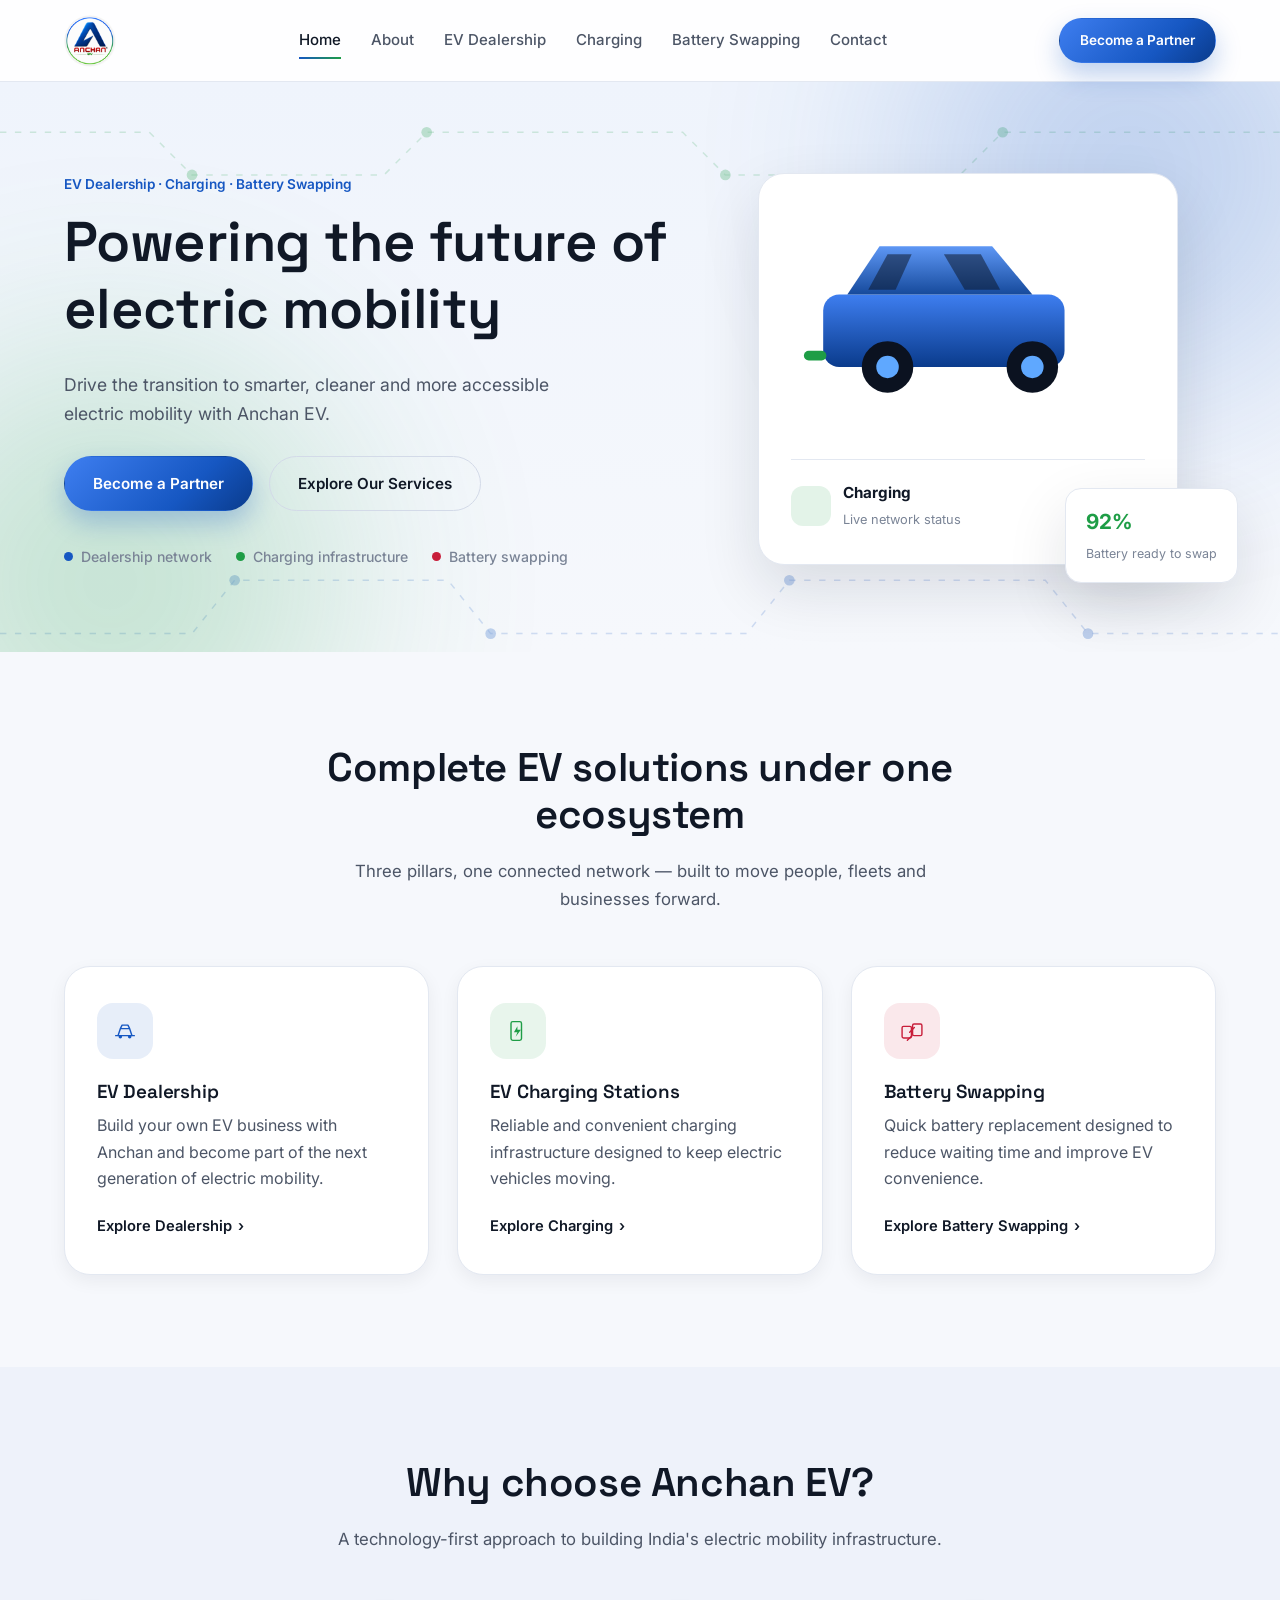
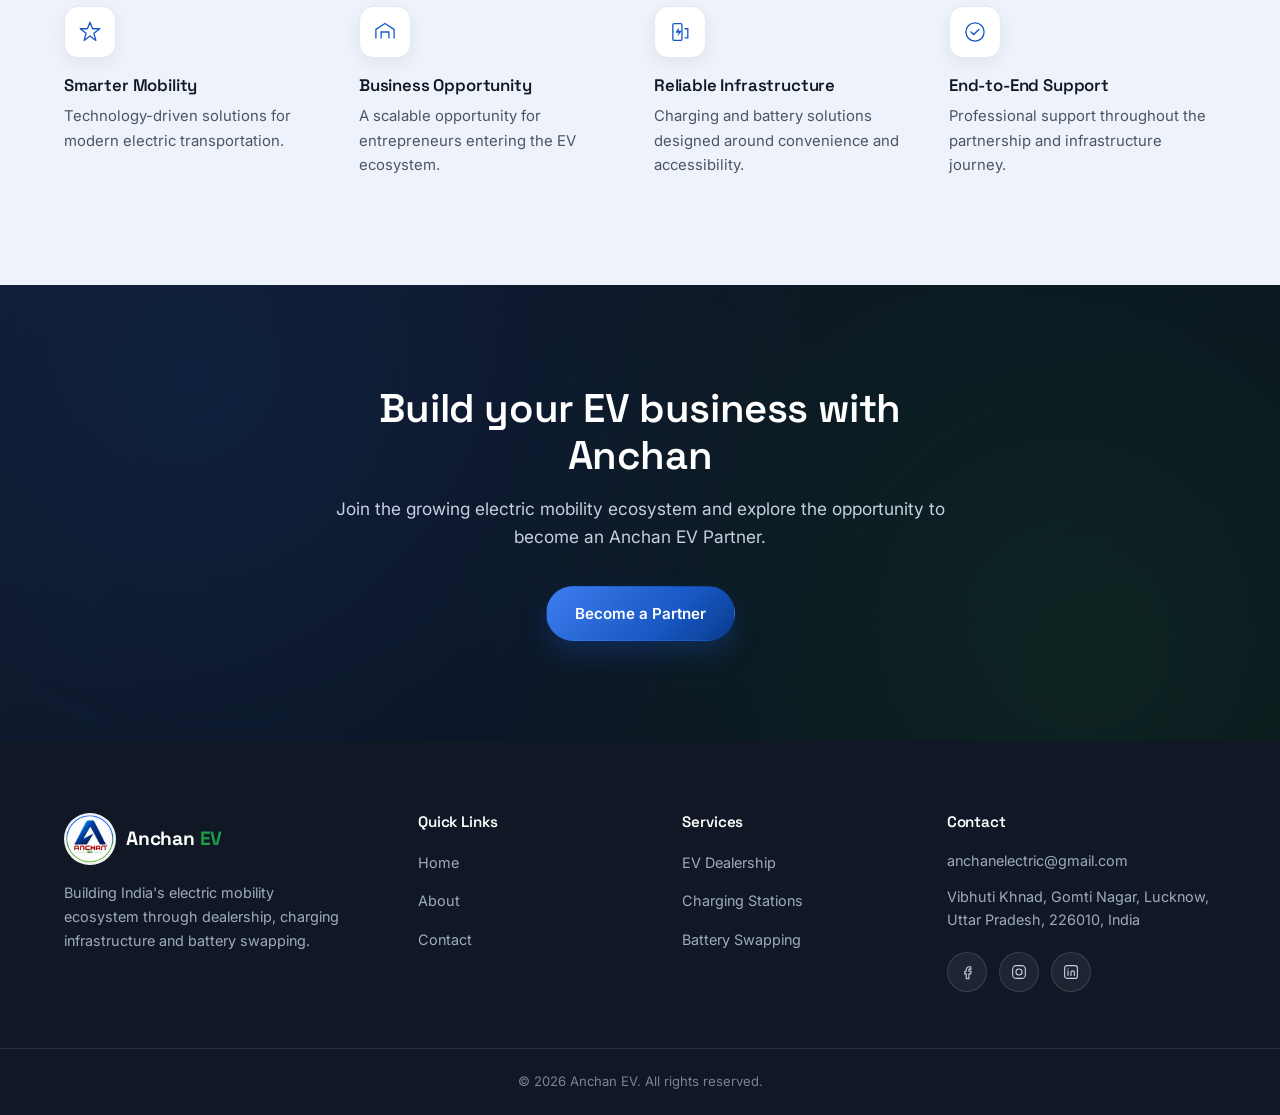
==== commit 1b632b81: "Update index.html" ====
--- a/index.html
+++ b/index.html
@@ -233,7 +233,7 @@
       <h4>Contact</h4>
       <ul class="footer-contact">
         <li> anchanelectric@gmail.com </li>
-        <li> DLF My Pad, Vibhuti Khnad, Gomti Nagar, Lucknow, Uttar Pradesh, 226010, India </li>
+        <li> Vibhuti Khnad, Gomti Nagar, Lucknow, Uttar Pradesh, 226010, India </li>
       </ul>
       <div class="social-links social-links--footer" aria-label="Social media">
         <a href="#" aria-label="Facebook"><svg viewBox="0 0 24 24" fill="none"><path d="M15 8.5h2V5h-2c-2.2 0-4 1.8-4 4v2H9v3.5h2V21h3.5v-6.5H17l.5-3.5h-3V9c0-.5.5-1 1-1z" stroke="currentColor" stroke-width="1.5" stroke-linejoin="round"/></svg></a>
